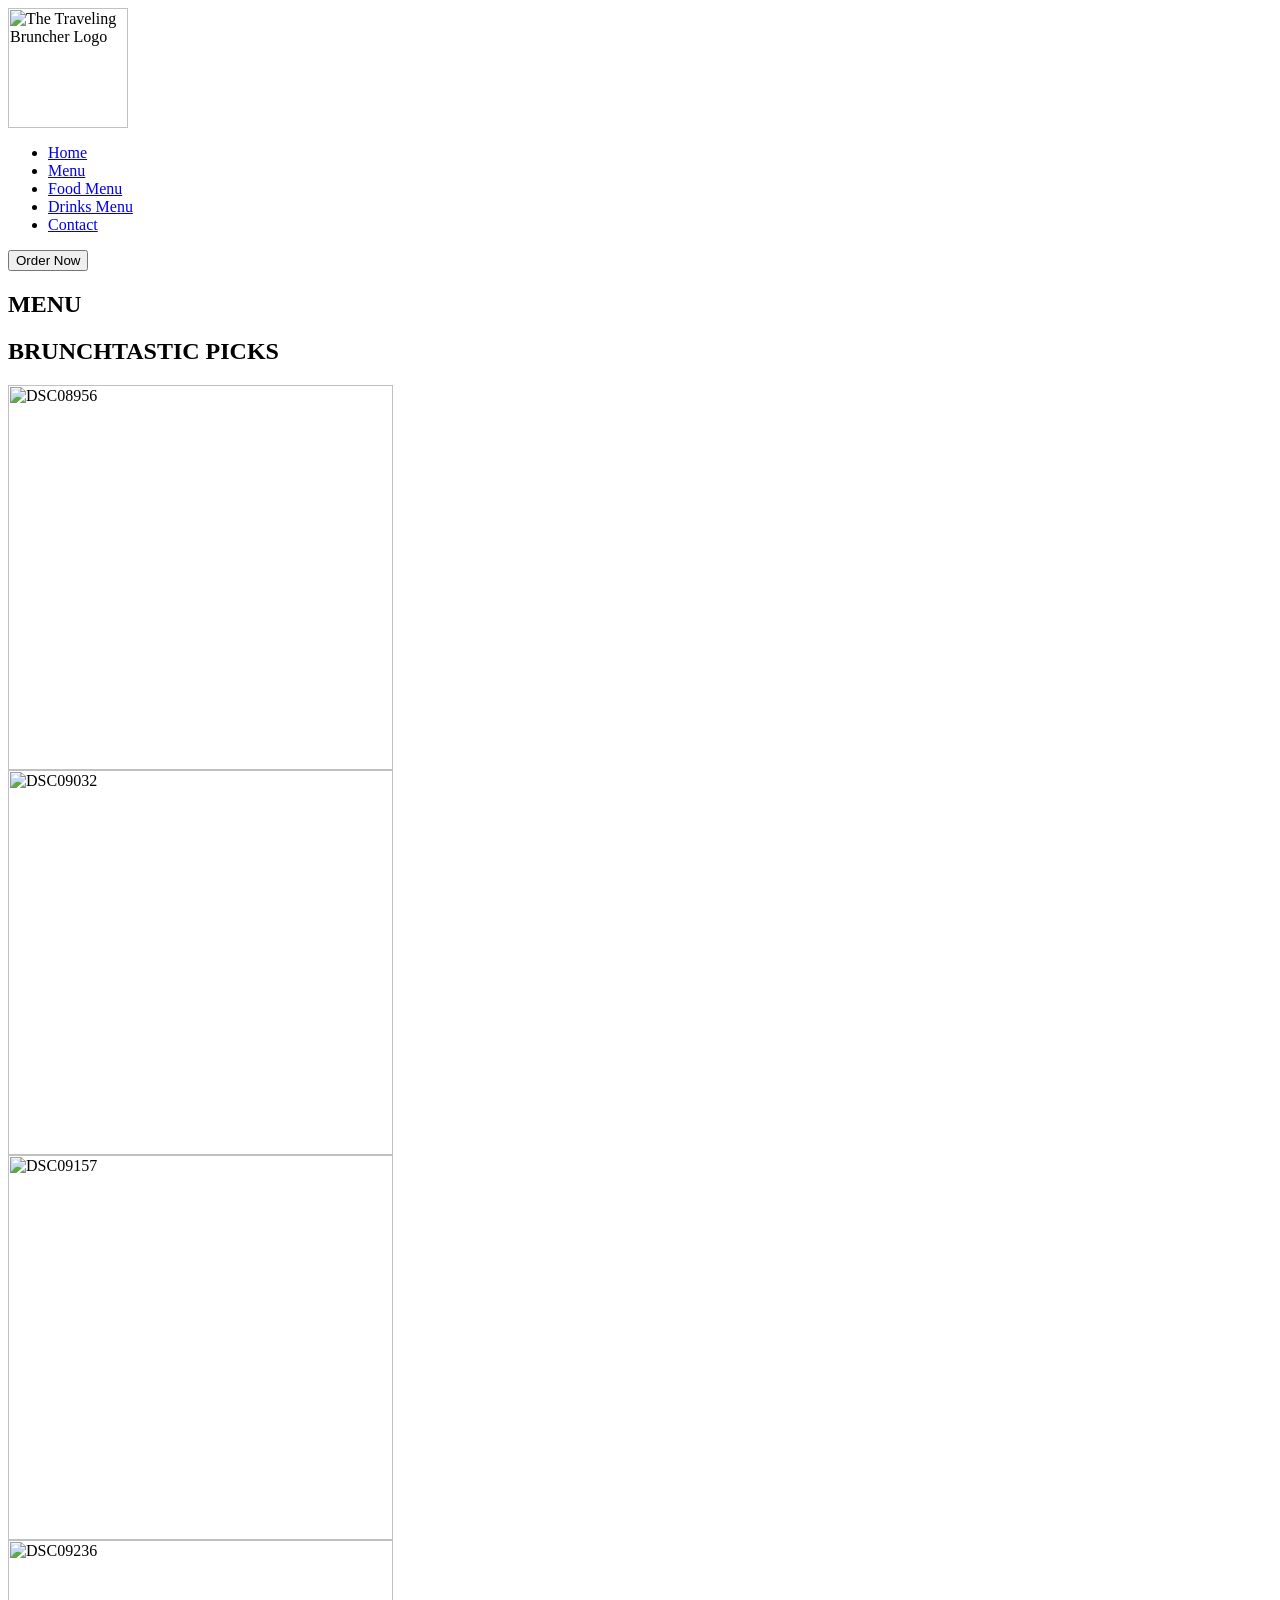
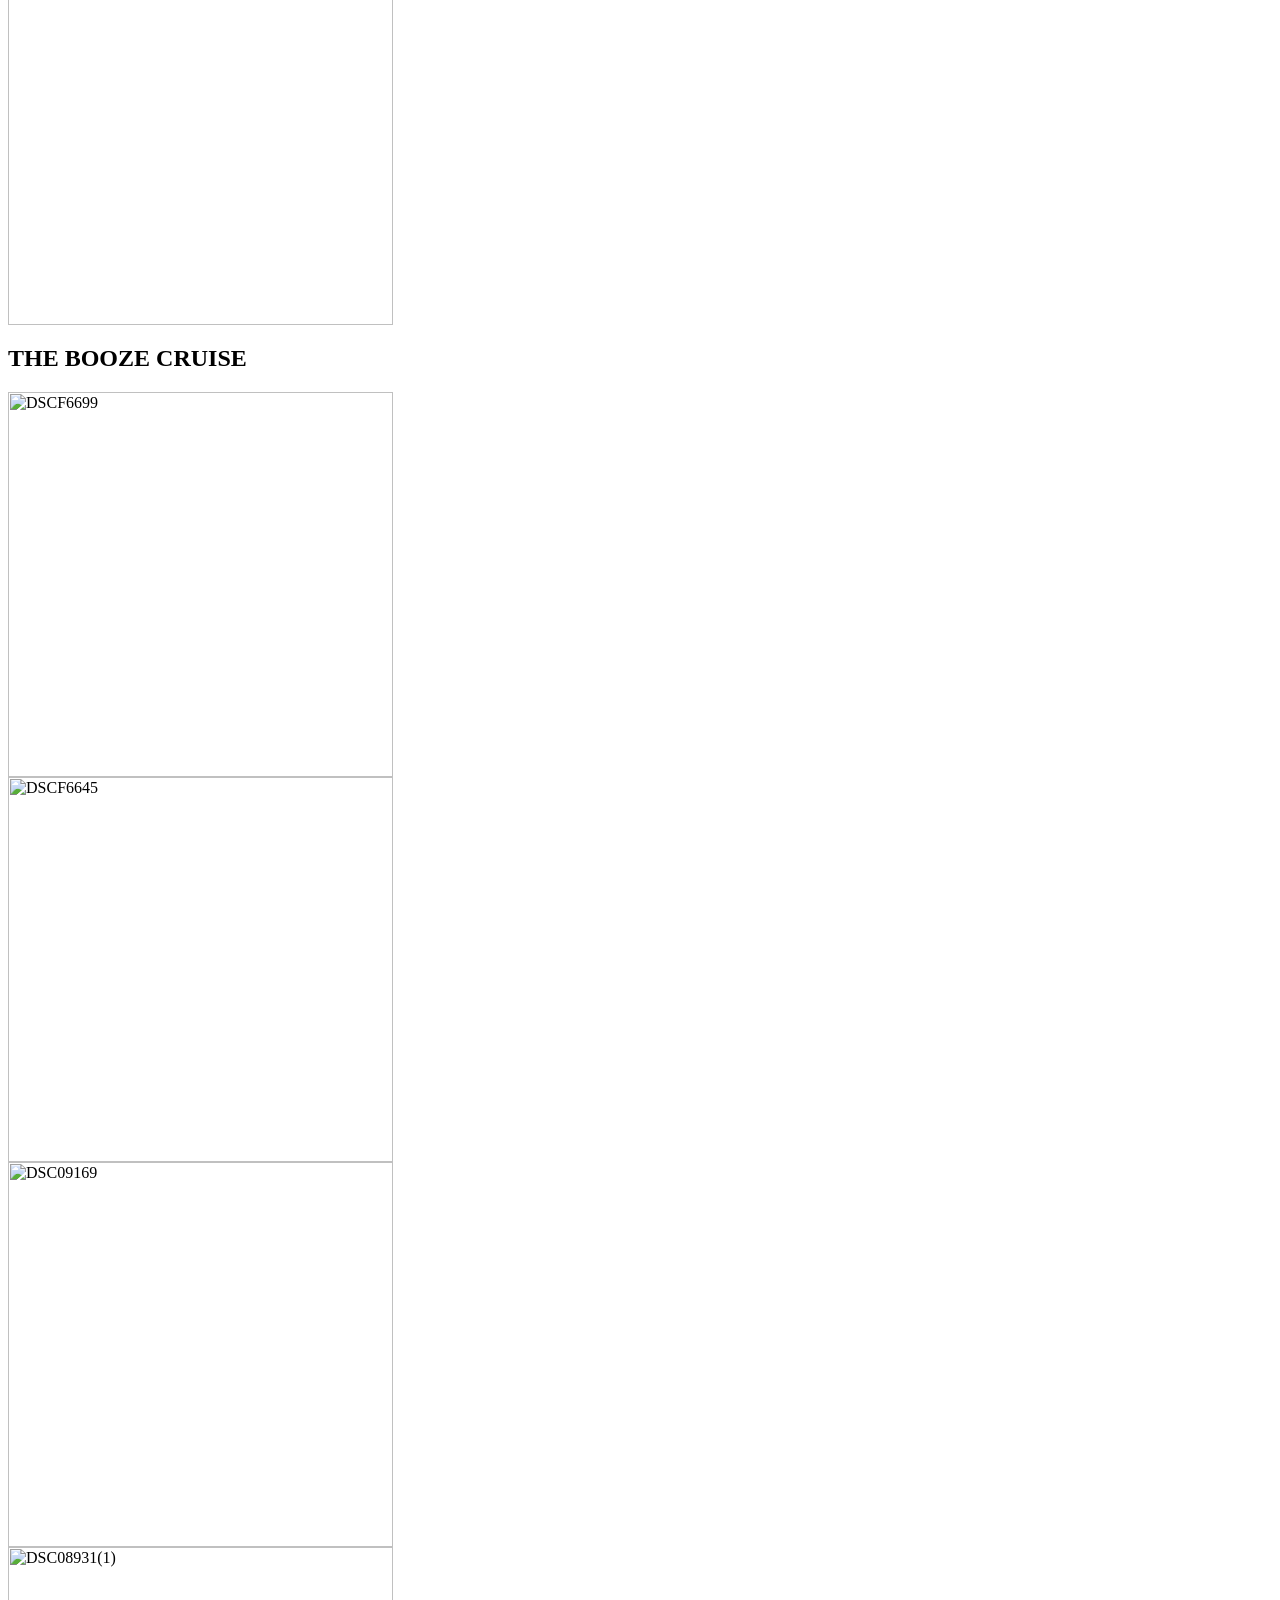
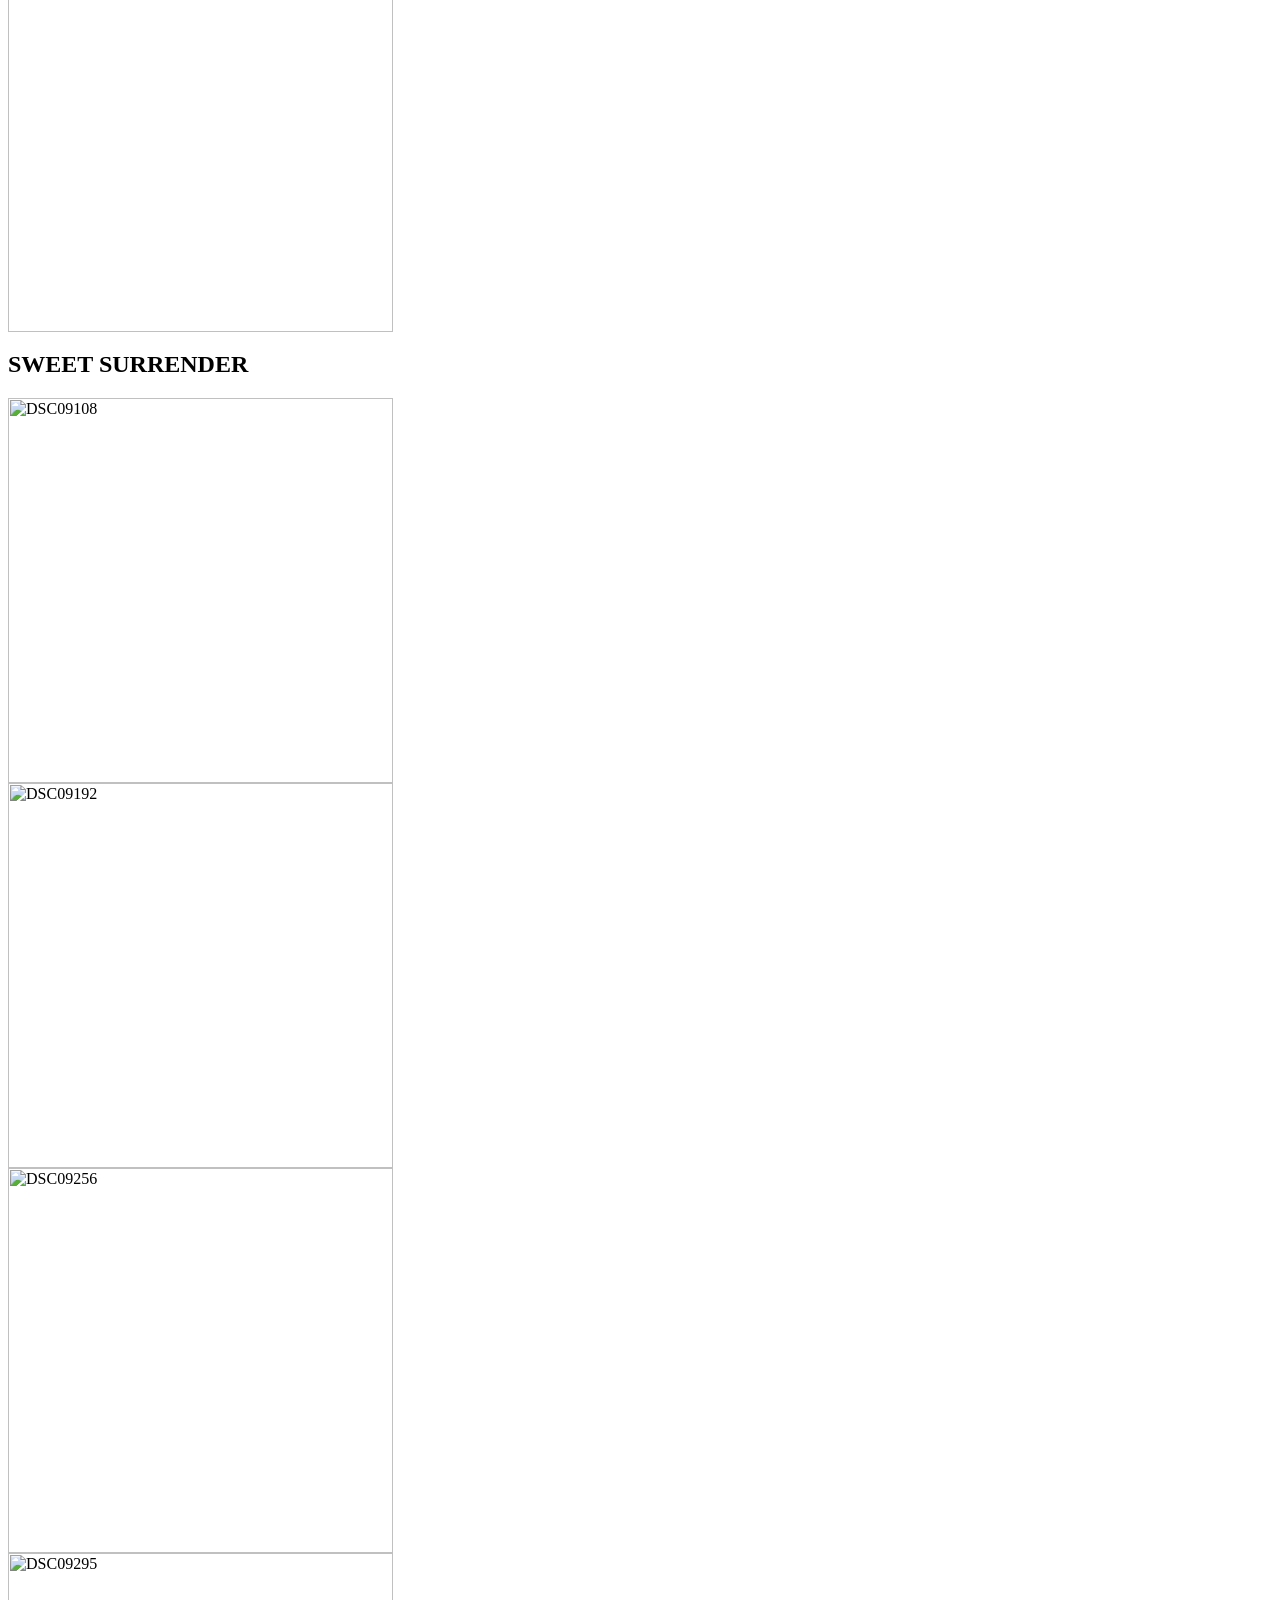
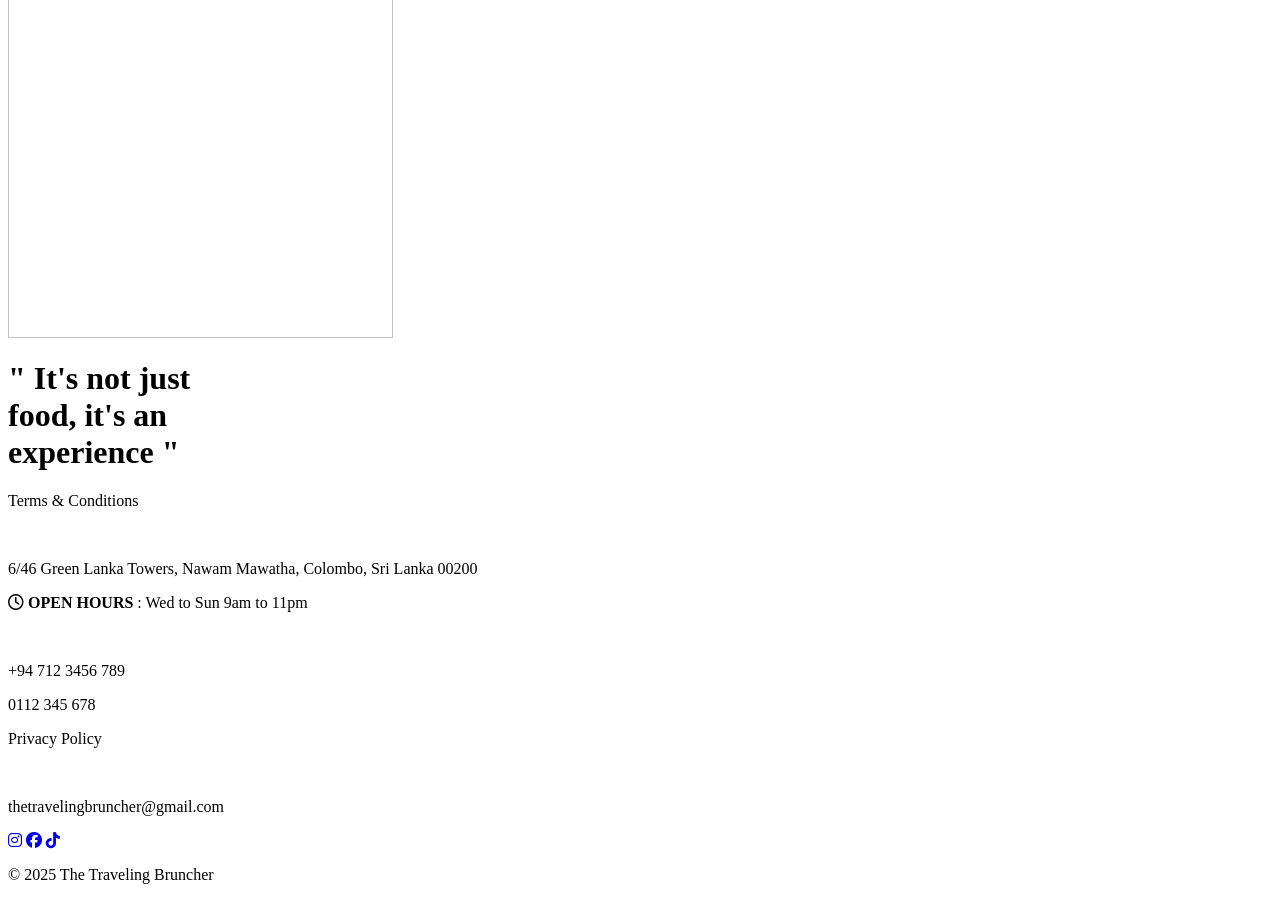
==== menupage.html @ 461aabc1 "menupage html initial commit" ====
<html lang="en">
<head>
    <meta charset="UTF-8">
    <meta name="viewport" content="width=device-width, initial-scale=1.0">
    <title>Menu | The Traveling Bruncher</title>
    <link rel="stylesheet" type="text/css" href="menupage.css">
    <link rel="stylesheet" href="https://cdnjs.cloudflare.com/ajax/libs/font-awesome/6.7.2/css/all.min.css" 
        integrity="sha512-Evv84Mr4kqVGRNSgIGL/F/aIDqQb7xQ2vcrdIwxfjThSH8CSR7PBEakCr51Ck+w+/U6swU2Im1vVX0SVk9ABhg==" 
        crossorigin="anonymous" referrerpolicy="no-referrer" />
        <link rel="preconnect" href="https://fonts.googleapis.com">
    <link rel="preconnect" href="https://fonts.gstatic.com" crossorigin>
    <link href="https://fonts.googleapis.com/css2?family=Italiana&family=K2D:ital,wght@0,100;0,200;0,300;0,400;0,500;0,600;0,700;0,800;1,100;1,200;1,300;1,400;1,500;1,600;1,700;1,800&family=Rubik+Mono+One&display=swap" rel="stylesheet">
</head>
<body>

    <!-- Header -->
    <header  id="menu">
        <nav> 
            <div class="logo">
            <img src="Layer4.png" width="120" height="120" alt="The Traveling Bruncher Logo">
            </div>   
            <ul>
            <li><a href="Webtech.html" target="_self">Home</a></li>
            <li><a href="#menu" class="activepage">Menu</a></li>
            <li><a href="#" onclick="openFoodMenu()">Food Menu</a></li>
            <li><a href="#" onclick="openDrinksMenu()">Drinks Menu</a></li>
            <li><a href="#contact">Contact</a></li>
            </ul>
            <a href="Orderpage.html" target="_self">
                <button class="order-button">Order Now</button>
            </a> 
            
            <script>
                function openFoodMenu() {
                    window.open('FOOD MENU_TTB_2024.pdf');
                }
                function openDrinksMenu() {
                    window.open('DRINKS MENU_TTB_2024.pdf');
                }
            </script>
        </nav>
                
    </header>
    <script>
        // Optional: Smooth scrolling effect for anchor links
        document.querySelectorAll('a[href^="#"]').forEach(anchor => {
            anchor.addEventListener('click', function(e) {
                e.preventDefault();
                document.querySelector(this.getAttribute('href')).scrollIntoView({
                    behavior: 'smooth'
                });
            });
        });
    </script>
    
    <!-- Menu Section -->
    <h2 class="brchpicks">MENU</h2>
    <section class="menu">
        <h1>BRUNCHTASTIC PICKS</h1>
        <div class="row">
            <div class="column-1">
                <img src="DSC08956.jpg" width="385" alt="DSC08956">
            </div>
            <div class="column-2">
                <img src="DSC09032.jpg" width="385" alt="DSC09032">
            </div>
    
            <div class="column-3">
                <img src="DSC09157.jpg" width="385" alt="DSC09157">
            </div>
            <div class="column-4">
                <img src="DSC09236.jpg" width="385" alt="DSC09236">
            </div>
        </div>
    </section>
    <section class="menu1">
        <h2 class="brchpicks1">THE BOOZE CRUISE</h2>
        <div class="row">
            <div class="column-1">
                <img src="DSCF6699.jpg" width="385" alt="DSCF6699">
            </div>
            <div class="column-2">
                <img src="DSCF6645.jpg" width="385" alt="DSCF6645">
            </div>
    
            <div class="column-3">
                <img src="DSC09169.jpg" width="385" alt="DSC09169">
            </div>
            <div class="column-4">
                <img src="DSC08931(1).jpg" width="385" alt="DSC08931(1)">
            </div>
        </div>
    </section>
    <section class="menu2">
        <h2 class="brchpicks2">SWEET SURRENDER</h2>
        <div class="row">
            <div class="column-1">
                <img src="DSC09108.jpg" width="385" alt="DSC09108">
            </div>
            <div class="column-2">
                <img src="DSC09192.jpg" width="385" alt="DSC09192">
            </div>
    
            <div class="column-3">
                <img src="DSC09256.jpg" width="385" alt="DSC09256">
            </div>
            <div class="column-4">
                <img src="DSC09295.jpg" width="385" alt="DSC09295">
            </div>
        </div>
    </section>
    <div class="lastpage">
        <h1 class="lastpage-text">" It's not just <br> food, it's an <br> experience "</h1>
    </div>
    
    <footer class="footer" id="Contact">
        <div class="container">
            <div class="footer-section">
                <p class="terms">Terms & Conditions</p>
                <p style="color: white;"><i class="fas fa-map-marker-alt"></i> <strong>ADDRESS</strong></p>
                <p>6/46 Green Lanka Towers, Nawam Mawatha, Colombo, Sri Lanka 00200</p>
                <p><i class="far fa-clock"></i> <strong>OPEN HOURS</strong> : Wed to Sun 9am to 11pm</p>
            </div>
            
            <div class="footer-section">
                <p class="tel" style="color: white;"><i class="fas fa-phone"></i> <strong>TELEPHONE</strong></p>
                <p class="num1">+94 712 3456 789<br></p>
                <p class="num2"> 0112 345 678</p>
            </div>  
    
            <div class="footer-section">
                <p class="privacy">Privacy Policy</p>
                <p class="email" style="color: white;"><i class="fas fa-envelope"></i> <strong>EMAIL</strong></p>
                <p class="email1">thetravelingbruncher@gmail.com</p>
                <div class="social-icons">
                    <a href="https://www.instagram.com/thetravelingbruncher/?hl=en" target="_blank" aria-label="Instagram"><i class="fab fa-instagram"></i></a>
                    <a href="https://www.facebook.com/thetravelingbruncher/" target="_blank" aria-label="Facebook"><i class="fab fa-facebook"></i></a>
                    <a href="https://www.tiktok.com/@thetravelingbruncher?_t=ZS-8upaXuk3xnr&_r=1" aria-label="Tiktok"><i class="fa-brands fa-tiktok"></i></a>
                </div>
            </div>
        </div>
        <p class="copyright">© 2025 The Traveling Bruncher</p>
    </footer>
    </body>
</html>
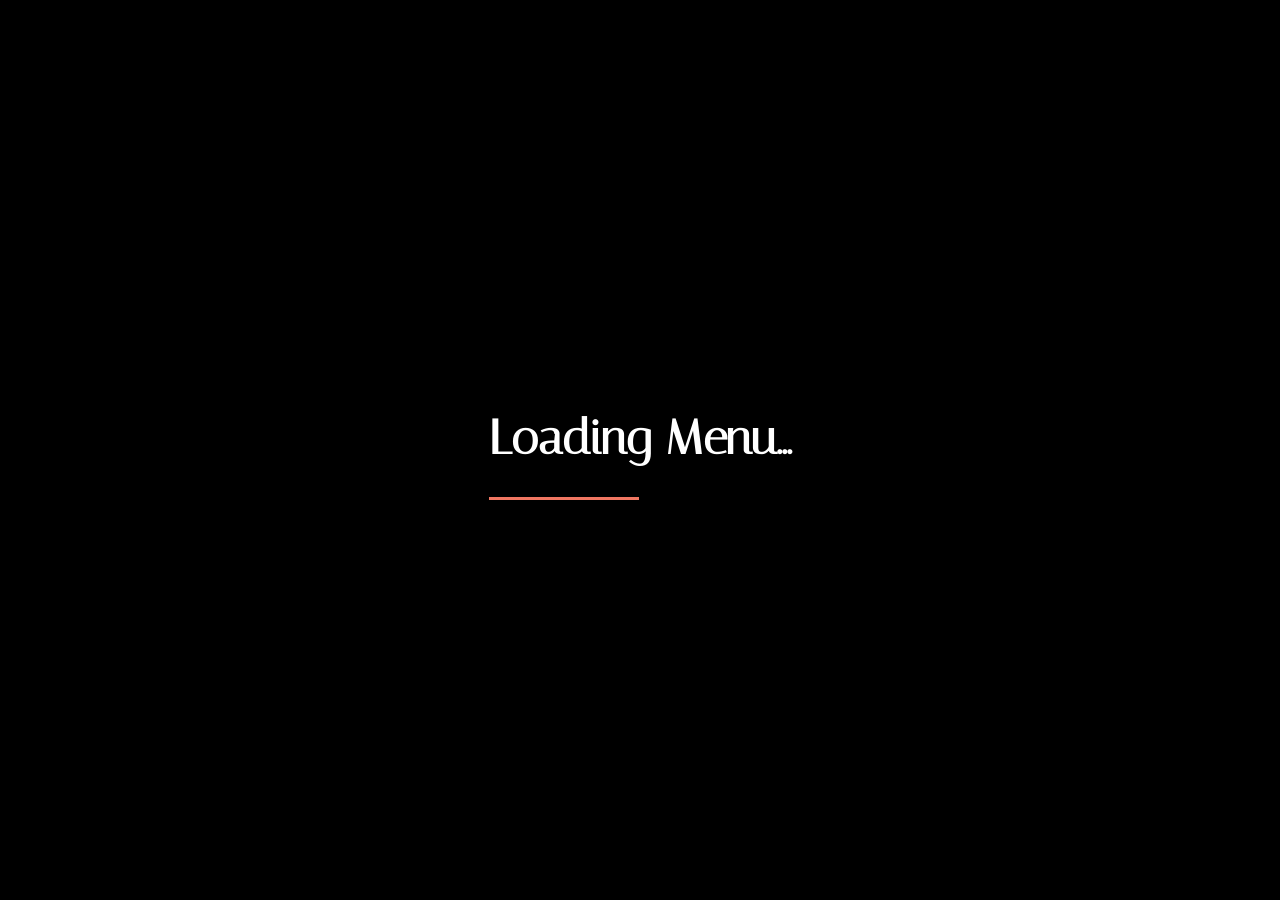
==== commit 96f6e5e2: "menu page html commit" ====
--- a/menupage.html
+++ b/menupage.html
@@ -1,145 +1,81 @@
+<!DOCTYPE html>
 <html lang="en">
+
 <head>
     <meta charset="UTF-8">
     <meta name="viewport" content="width=device-width, initial-scale=1.0">
     <title>Menu | The Traveling Bruncher</title>
-    <link rel="stylesheet" type="text/css" href="menupage.css">
-    <link rel="stylesheet" href="https://cdnjs.cloudflare.com/ajax/libs/font-awesome/6.7.2/css/all.min.css" 
-        integrity="sha512-Evv84Mr4kqVGRNSgIGL/F/aIDqQb7xQ2vcrdIwxfjThSH8CSR7PBEakCr51Ck+w+/U6swU2Im1vVX0SVk9ABhg==" 
-        crossorigin="anonymous" referrerpolicy="no-referrer" />
-        <link rel="preconnect" href="https://fonts.googleapis.com">
-    <link rel="preconnect" href="https://fonts.gstatic.com" crossorigin>
-    <link href="https://fonts.googleapis.com/css2?family=Italiana&family=K2D:ital,wght@0,100;0,200;0,300;0,400;0,500;0,600;0,700;0,800;1,100;1,200;1,300;1,400;1,500;1,600;1,700;1,800&family=Rubik+Mono+One&display=swap" rel="stylesheet">
+
+    <link rel="preconnect" href="https://fonts.googleapis.com">
+    <link href="https://fonts.googleapis.com/css2?family=Italiana&family=K2D:wght@200;400;600&display=swap"
+        rel="stylesheet">
+    <link rel="stylesheet" href="https://cdnjs.cloudflare.com/ajax/libs/font-awesome/6.7.2/css/all.min.css">
+
+    <link rel="stylesheet" href="Home.css">
+    <link rel="stylesheet" href="menupage.css">
 </head>
+
 <body>
 
-    <!-- Header -->
-    <header  id="menu">
-        <nav> 
-            <div class="logo">
-            <img src="Layer4.png" width="120" height="120" alt="The Traveling Bruncher Logo">
-            </div>   
-            <ul>
-            <li><a href="Webtech.html" target="_self">Home</a></li>
-            <li><a href="#menu" class="activepage">Menu</a></li>
-            <li><a href="#" onclick="openFoodMenu()">Food Menu</a></li>
-            <li><a href="#" onclick="openDrinksMenu()">Drinks Menu</a></li>
-            <li><a href="#contact">Contact</a></li>
+    <div id="loader">
+        <div class="loader-content">
+            <h2>Loading Menu...</h2>
+            <div class="loading-bar"></div>
+        </div>
+    </div>
+
+    <nav id="navbar">
+        <div class="nav-container">
+            <a href="Webtech.html" class="logo">
+                <img src="Layer4.png" alt="TTB Logo">
+            </a>
+            <div class="hamburger" onclick="toggleMenu()">
+                <div class="line"></div>
+                <div class="line"></div>
+            </div>
+            <ul class="nav-links">
+                <li><a href="Webtech.html">Home</a></li>
+                <li><a href="menupage.html" class="active">Menu</a></li>
+                <li><a href="Webtech.html">The Vibe</a></li>
+                <li><a href="Webtech.html">Find Us</a></li>
+                <li><a href="Orderpage.html" class="btn-order">Order Now</a></li>
             </ul>
-            <a href="Orderpage.html" target="_self">
-                <button class="order-button">Order Now</button>
-            </a> 
-            
-            <script>
-                function openFoodMenu() {
-                    window.open('FOOD MENU_TTB_2024.pdf');
-                }
-                function openDrinksMenu() {
-                    window.open('DRINKS MENU_TTB_2024.pdf');
-                }
-            </script>
-        </nav>
-                
+        </div>
+    </nav>
+
+    <header class="page-header">
+        <h1 class="main-title">Our Menu</h1>
+        <p class="subtitle">A Culinary Journey</p>
     </header>
-    <script>
-        // Optional: Smooth scrolling effect for anchor links
-        document.querySelectorAll('a[href^="#"]').forEach(anchor => {
-            anchor.addEventListener('click', function(e) {
-                e.preventDefault();
-                document.querySelector(this.getAttribute('href')).scrollIntoView({
-                    behavior: 'smooth'
-                });
-            });
-        });
-    </script>
-    
-    <!-- Menu Section -->
-    <h2 class="brchpicks">MENU</h2>
-    <section class="menu">
-        <h1>BRUNCHTASTIC PICKS</h1>
-        <div class="row">
-            <div class="column-1">
-                <img src="DSC08956.jpg" width="385" alt="DSC08956">
+
+    <div class="menu-layout container">
+        <aside class="menu-sidebar">
+            <ul id="category-nav">
+            </ul>
+        </aside>
+
+        <main id="menu-container">
+        </main>
+    </div>
+
+    <footer id="location">
+        <div class="container grid-footer">
+            <div class="footer-info">
+                <h3>Visit Us</h3>
+                <p>6/46 Green Lanka Towers,<br>Nawam Mawatha, Colombo</p>
+                <div class="socials">
+                    <a href="#"><i class="fab fa-instagram"></i></a>
+                    <a href="#"><i class="fab fa-facebook"></i></a>
+                </div>
             </div>
-            <div class="column-2">
-                <img src="DSC09032.jpg" width="385" alt="DSC09032">
-            </div>
-    
-            <div class="column-3">
-                <img src="DSC09157.jpg" width="385" alt="DSC09157">
-            </div>
-            <div class="column-4">
-                <img src="DSC09236.jpg" width="385" alt="DSC09236">
+            <div class="copyright">
+                <p>© 2025 The Traveling Bruncher.</p>
             </div>
         </div>
-    </section>
-    <section class="menu1">
-        <h2 class="brchpicks1">THE BOOZE CRUISE</h2>
-        <div class="row">
-            <div class="column-1">
-                <img src="DSCF6699.jpg" width="385" alt="DSCF6699">
-            </div>
-            <div class="column-2">
-                <img src="DSCF6645.jpg" width="385" alt="DSCF6645">
-            </div>
-    
-            <div class="column-3">
-                <img src="DSC09169.jpg" width="385" alt="DSC09169">
-            </div>
-            <div class="column-4">
-                <img src="DSC08931(1).jpg" width="385" alt="DSC08931(1)">
-            </div>
-        </div>
-    </section>
-    <section class="menu2">
-        <h2 class="brchpicks2">SWEET SURRENDER</h2>
-        <div class="row">
-            <div class="column-1">
-                <img src="DSC09108.jpg" width="385" alt="DSC09108">
-            </div>
-            <div class="column-2">
-                <img src="DSC09192.jpg" width="385" alt="DSC09192">
-            </div>
-    
-            <div class="column-3">
-                <img src="DSC09256.jpg" width="385" alt="DSC09256">
-            </div>
-            <div class="column-4">
-                <img src="DSC09295.jpg" width="385" alt="DSC09295">
-            </div>
-        </div>
-    </section>
-    <div class="lastpage">
-        <h1 class="lastpage-text">" It's not just <br> food, it's an <br> experience "</h1>
-    </div>
-    
-    <footer class="footer" id="Contact">
-        <div class="container">
-            <div class="footer-section">
-                <p class="terms">Terms & Conditions</p>
-                <p style="color: white;"><i class="fas fa-map-marker-alt"></i> <strong>ADDRESS</strong></p>
-                <p>6/46 Green Lanka Towers, Nawam Mawatha, Colombo, Sri Lanka 00200</p>
-                <p><i class="far fa-clock"></i> <strong>OPEN HOURS</strong> : Wed to Sun 9am to 11pm</p>
-            </div>
-            
-            <div class="footer-section">
-                <p class="tel" style="color: white;"><i class="fas fa-phone"></i> <strong>TELEPHONE</strong></p>
-                <p class="num1">+94 712 3456 789<br></p>
-                <p class="num2"> 0112 345 678</p>
-            </div>  
-    
-            <div class="footer-section">
-                <p class="privacy">Privacy Policy</p>
-                <p class="email" style="color: white;"><i class="fas fa-envelope"></i> <strong>EMAIL</strong></p>
-                <p class="email1">thetravelingbruncher@gmail.com</p>
-                <div class="social-icons">
-                    <a href="https://www.instagram.com/thetravelingbruncher/?hl=en" target="_blank" aria-label="Instagram"><i class="fab fa-instagram"></i></a>
-                    <a href="https://www.facebook.com/thetravelingbruncher/" target="_blank" aria-label="Facebook"><i class="fab fa-facebook"></i></a>
-                    <a href="https://www.tiktok.com/@thetravelingbruncher?_t=ZS-8upaXuk3xnr&_r=1" aria-label="Tiktok"><i class="fa-brands fa-tiktok"></i></a>
-                </div>
-            </div>
-        </div>
-        <p class="copyright">© 2025 The Traveling Bruncher</p>
     </footer>
-    </body>
-</html>
+
+    <script src="script.js"></script>
+    <script src="loadmenu.js"></script>
+</body>
+
+</html>
--- a/Home.css
+++ b/Home.css
@@ -0,0 +1,616 @@
+/* =========================================
+   1. VARIABLES & RESET
+   ========================================= */
+:root {
+    --bg-color: #0a0a0a;
+    /* Deep Black Background */
+    --text-primary: #ffffff;
+    /* White Text */
+    --text-secondary: #b3b3b3;
+    /* Grey Text */
+    --accent: #F07762;
+    /* Salmon Brand Color */
+    --accent-glow: rgba(240, 119, 98, 0.4);
+    /* Glow Effect */
+    --font-head: 'Italiana', serif;
+    --font-body: 'K2D', sans-serif;
+    --transition: all 0.6s cubic-bezier(0.22, 1, 0.36, 1);
+}
+
+* {
+    margin: 0;
+    padding: 0;
+    box-sizing: border-box;
+}
+
+html {
+    scroll-behavior: smooth;
+}
+
+body {
+    background-color: var(--bg-color);
+    color: var(--text-primary);
+    font-family: var(--font-body);
+    overflow-x: hidden;
+    /* Prevents horizontal scrolling */
+    line-height: 1.6;
+}
+
+/* =========================================
+   2. LOADER (The Loading Screen)
+   ========================================= */
+#loader {
+    position: fixed;
+    top: 0;
+    left: 0;
+    width: 100%;
+    height: 100%;
+    background-color: #000;
+    z-index: 9999;
+    /* Stays on top of everything */
+    display: flex;
+    justify-content: center;
+    align-items: center;
+    transition: opacity 0.5s ease;
+}
+
+.loader-content {
+    text-align: center;
+}
+
+.loader-content h2 {
+    font-family: var(--font-head);
+    font-size: 3rem;
+    margin-bottom: 20px;
+    color: var(--text-primary);
+}
+
+.loading-bar {
+    width: 0;
+    height: 3px;
+    background-color: var(--accent);
+    animation: load 2s ease-in-out forwards;
+}
+
+@keyframes load {
+    to {
+        width: 150px;
+    }
+}
+
+/* =========================================
+   3. NAVIGATION BAR
+   ========================================= */
+nav {
+    position: fixed;
+    width: 100%;
+    top: 0;
+    left: 0;
+    z-index: 1000;
+    padding: 20px 5%;
+    transition: 0.4s;
+    background: linear-gradient(to bottom, rgba(0, 0, 0, 0.8), transparent);
+}
+
+/* Class added via JS when scrolling */
+nav.scrolled {
+    background: rgba(10, 10, 10, 0.95);
+    backdrop-filter: blur(10px);
+    padding: 15px 5%;
+    border-bottom: 1px solid rgba(255, 255, 255, 0.05);
+}
+
+.nav-container {
+    display: flex;
+    justify-content: space-between;
+    align-items: center;
+    max-width: 1400px;
+    margin: 0 auto;
+}
+
+.logo img {
+    height: 60px;
+    width: auto;
+    filter: drop-shadow(0 0 10px rgba(0, 0, 0, 0.5));
+}
+
+.nav-links {
+    display: flex;
+    list-style: none;
+    gap: 40px;
+    align-items: center;
+}
+
+.nav-links a {
+    text-decoration: none;
+    color: var(--text-primary);
+    font-size: 1rem;
+    text-transform: uppercase;
+    letter-spacing: 1px;
+    position: relative;
+    transition: 0.3s;
+}
+
+/* Underline Animation */
+.nav-links a::after {
+    content: '';
+    position: absolute;
+    width: 0;
+    height: 1px;
+    bottom: -5px;
+    left: 0;
+    background: var(--accent);
+    transition: 0.3s;
+}
+
+.nav-links a:hover::after {
+    width: 100%;
+}
+
+.btn-order {
+    border: 1px solid var(--text-primary);
+    padding: 10px 30px;
+    border-radius: 50px;
+    transition: var(--transition);
+}
+
+.btn-order:hover {
+    background: var(--accent);
+    border-color: var(--accent);
+    color: #000;
+}
+
+/* Hamburger Menu (Hidden on Desktop) */
+.hamburger {
+    display: none;
+    cursor: pointer;
+    flex-direction: column;
+    gap: 6px;
+}
+
+.line {
+    width: 30px;
+    height: 2px;
+    background-color: white;
+    transition: 0.3s;
+}
+
+/* =========================================
+   4. HERO SECTION
+   ========================================= */
+.hero {
+    height: 100vh;
+    position: relative;
+    display: flex;
+    align-items: center;
+    justify-content: center;
+    text-align: center;
+    width: 100%;
+}
+
+.hero-bg {
+    position: absolute;
+    top: 0;
+    left: 0;
+    width: 100%;
+    height: 100%;
+    z-index: -1;
+    /* Puts image behind text */
+}
+
+.hero-bg img {
+    width: 100%;
+    height: 100%;
+    object-fit: cover;
+    /* Ensures image fills screen */
+}
+
+.overlay {
+    position: absolute;
+    top: 0;
+    left: 0;
+    width: 100%;
+    height: 100%;
+    background: rgba(0, 0, 0, 0.5);
+    /* Darkens the image */
+}
+
+.hero-content {
+    z-index: 2;
+    margin-top: 60px;
+    padding: 0 20px;
+}
+
+.subtitle {
+    letter-spacing: 6px;
+    font-size: 0.9rem;
+    margin-bottom: 20px;
+    color: var(--accent);
+    text-transform: uppercase;
+}
+
+.main-title {
+    font-family: var(--font-head);
+    font-size: 5rem;
+    line-height: 1.1;
+    margin-bottom: 20px;
+    text-shadow: 0 10px 30px rgba(0, 0, 0, 0.5);
+}
+
+.tagline {
+    font-size: 1.3rem;
+    font-weight: 200;
+    font-style: italic;
+    color: #ddd;
+}
+
+.scroll-down {
+    position: absolute;
+    bottom: 40px;
+    left: 50%;
+    transform: translateX(-50%);
+    display: flex;
+    flex-direction: column;
+    align-items: center;
+    gap: 10px;
+    color: white;
+    text-decoration: none;
+    opacity: 0.7;
+    transition: 0.3s;
+    font-size: 0.9rem;
+}
+
+.scroll-down:hover {
+    opacity: 1;
+    transform: translateX(-50%) translateY(5px);
+}
+
+/* =========================================
+   5. SECTIONS (Shared Styles)
+   ========================================= */
+.section-padding {
+    padding: 100px 5%;
+}
+
+.container {
+    max-width: 1300px;
+    margin: 0 auto;
+}
+
+.grid-2 {
+    display: grid;
+    grid-template-columns: 1fr 1fr;
+    gap: 60px;
+    align-items: center;
+}
+
+/* =========================================
+   6. OUR STORY
+   ========================================= */
+.story-text h2 {
+    font-family: var(--font-head);
+    font-size: 3.5rem;
+    margin-bottom: 30px;
+    line-height: 1.1;
+}
+
+.story-text p {
+    font-size: 1.1rem;
+    color: var(--text-secondary);
+    line-height: 1.8;
+}
+
+.story-img img {
+    width: 100%;
+    border-radius: 8px;
+    filter: grayscale(20%);
+    transition: 0.6s;
+    box-shadow: 0 10px 30px rgba(0, 0, 0, 0.3);
+}
+
+.story-img:hover img {
+    filter: grayscale(0%);
+    transform: scale(1.02);
+}
+
+/* =========================================
+   7. MENU GALLERY (Showcase)
+   ========================================= */
+.showcase {
+    background-color: #0f0f0f;
+}
+
+.section-title {
+    font-family: var(--font-head);
+    font-size: 3rem;
+    text-align: center;
+    margin-bottom: 60px;
+    color: var(--text-primary);
+}
+
+.gallery-grid {
+    display: grid;
+    grid-template-columns: repeat(auto-fit, minmax(300px, 1fr));
+    gap: 30px;
+}
+
+.gallery-item {
+    position: relative;
+    height: 400px;
+    overflow: hidden;
+    border-radius: 8px;
+    cursor: pointer;
+}
+
+.gallery-item img {
+    width: 100%;
+    height: 100%;
+    object-fit: cover;
+    transition: 0.6s cubic-bezier(0.22, 1, 0.36, 1);
+}
+
+.gallery-item:hover img {
+    transform: scale(1.1);
+}
+
+.hover-info {
+    position: absolute;
+    bottom: 0;
+    left: 0;
+    width: 100%;
+    padding: 30px;
+    background: linear-gradient(to top, rgba(0, 0, 0, 0.9), transparent);
+    transform: translateY(100%);
+    transition: 0.4s;
+    display: flex;
+    align-items: flex-end;
+}
+
+.hover-info h3 {
+    font-family: var(--font-head);
+    font-size: 1.5rem;
+    color: var(--accent);
+}
+
+.gallery-item:hover .hover-info {
+    transform: translateY(0);
+}
+
+.center-btn {
+    text-align: center;
+    margin-top: 60px;
+}
+
+.btn-outline {
+    text-decoration: none;
+    color: var(--text-primary);
+    border: 1px solid var(--accent);
+    padding: 15px 40px;
+    border-radius: 50px;
+    text-transform: uppercase;
+    letter-spacing: 2px;
+    transition: 0.3s;
+    font-size: 0.9rem;
+}
+
+.btn-outline:hover {
+    background: var(--accent);
+    color: #000;
+    box-shadow: 0 0 20px var(--accent-glow);
+}
+
+/* =========================================
+   8. VIBE SECTION (DJ)
+   ========================================= */
+.vibe-section {
+    height: 70vh;
+    position: relative;
+    display: flex;
+    align-items: center;
+    justify-content: center;
+    text-align: center;
+    margin: 0;
+    /* Remove margin to flush with other sections */
+}
+
+.vibe-bg {
+    position: absolute;
+    top: 0;
+    left: 0;
+    width: 100%;
+    height: 100%;
+    z-index: -1;
+}
+
+.vibe-bg img {
+    width: 100%;
+    height: 100%;
+    object-fit: cover;
+}
+
+.vibe-overlay {
+    position: absolute;
+    top: 0;
+    left: 0;
+    width: 100%;
+    height: 100%;
+    background: rgba(0, 0, 0, 0.6);
+}
+
+.vibe-content h2 {
+    font-family: var(--font-head);
+    font-size: 4.5rem;
+    margin-bottom: 20px;
+    line-height: 1;
+}
+
+.vibe-content p {
+    font-size: 1.2rem;
+    color: #ddd;
+}
+
+/* =========================================
+   9. FOOTER
+   ========================================= */
+footer {
+    padding: 80px 5% 30px;
+    background-color: #050505;
+    border-top: 1px solid #1a1a1a;
+}
+
+.grid-footer {
+    display: grid;
+    grid-template-columns: 1fr 1.5fr;
+    gap: 60px;
+    margin-bottom: 50px;
+}
+
+.footer-info h3 {
+    font-family: var(--font-head);
+    font-size: 2.5rem;
+    margin-bottom: 30px;
+    color: var(--accent);
+}
+
+.footer-info p {
+    margin-bottom: 15px;
+    font-size: 1.1rem;
+    color: var(--text-secondary);
+}
+
+.highlight {
+    color: #fff !important;
+    border-left: 3px solid var(--accent);
+    padding-left: 15px;
+    font-weight: bold;
+}
+
+.socials {
+    display: flex;
+    gap: 20px;
+    margin-top: 30px;
+}
+
+.socials a {
+    color: white;
+    font-size: 1.8rem;
+    transition: 0.3s;
+}
+
+.socials a:hover {
+    color: var(--accent);
+    transform: translateY(-3px);
+}
+
+.copyright {
+    text-align: center;
+    padding-top: 30px;
+    border-top: 1px solid #1a1a1a;
+    font-size: 0.9rem;
+    color: #444;
+}
+
+/* =========================================
+   10. SCROLL ANIMATIONS (Reveal Classes)
+   ========================================= */
+.reveal,
+.reveal-left,
+.reveal-right,
+.reveal-delay,
+.reveal-delay-2 {
+    opacity: 0;
+    transition: var(--transition);
+}
+
+/* Active States (Added by JS) */
+.reveal.active {
+    opacity: 1;
+    transform: translateY(0);
+}
+
+.reveal-left {
+    transform: translateX(-50px);
+}
+
+.reveal-left.active {
+    opacity: 1;
+    transform: translateX(0);
+}
+
+.reveal-right {
+    transform: translateX(50px);
+}
+
+.reveal-right.active {
+    opacity: 1;
+    transform: translateX(0);
+}
+
+.reveal-delay.active {
+    transition-delay: 0.2s;
+    opacity: 1;
+}
+
+.reveal-delay-2.active {
+    transition-delay: 0.4s;
+    opacity: 1;
+}
+
+/* =========================================
+   11. MOBILE RESPONSIVENESS
+   ========================================= */
+@media (max-width: 768px) {
+
+    /* Fonts */
+    .main-title {
+        font-size: 3rem;
+    }
+
+    .story-text h2 {
+        font-size: 2.5rem;
+    }
+
+    .vibe-content h2 {
+        font-size: 3rem;
+    }
+
+    /* Layout */
+    .grid-2,
+    .grid-footer {
+        grid-template-columns: 1fr;
+        gap: 40px;
+    }
+
+    /* Reorder Story Section for Mobile (Image first) */
+    .story-img {
+        order: 1;
+    }
+
+    .story-text {
+        order: 2;
+    }
+
+    /* Navigation */
+    .hamburger {
+        display: flex;
+    }
+
+    .nav-links {
+        display: none;
+        /* Hidden by default on mobile */
+        position: absolute;
+        top: 80px;
+        left: 0;
+        width: 100%;
+        background-color: #0a0a0a;
+        flex-direction: column;
+        padding: 40px 0;
+        border-bottom: 1px solid #222;
+        gap: 30px;
+    }
+
+    .nav-links.active {
+        display: flex;
+        /* Shown when toggled via JS */
+    }
+}
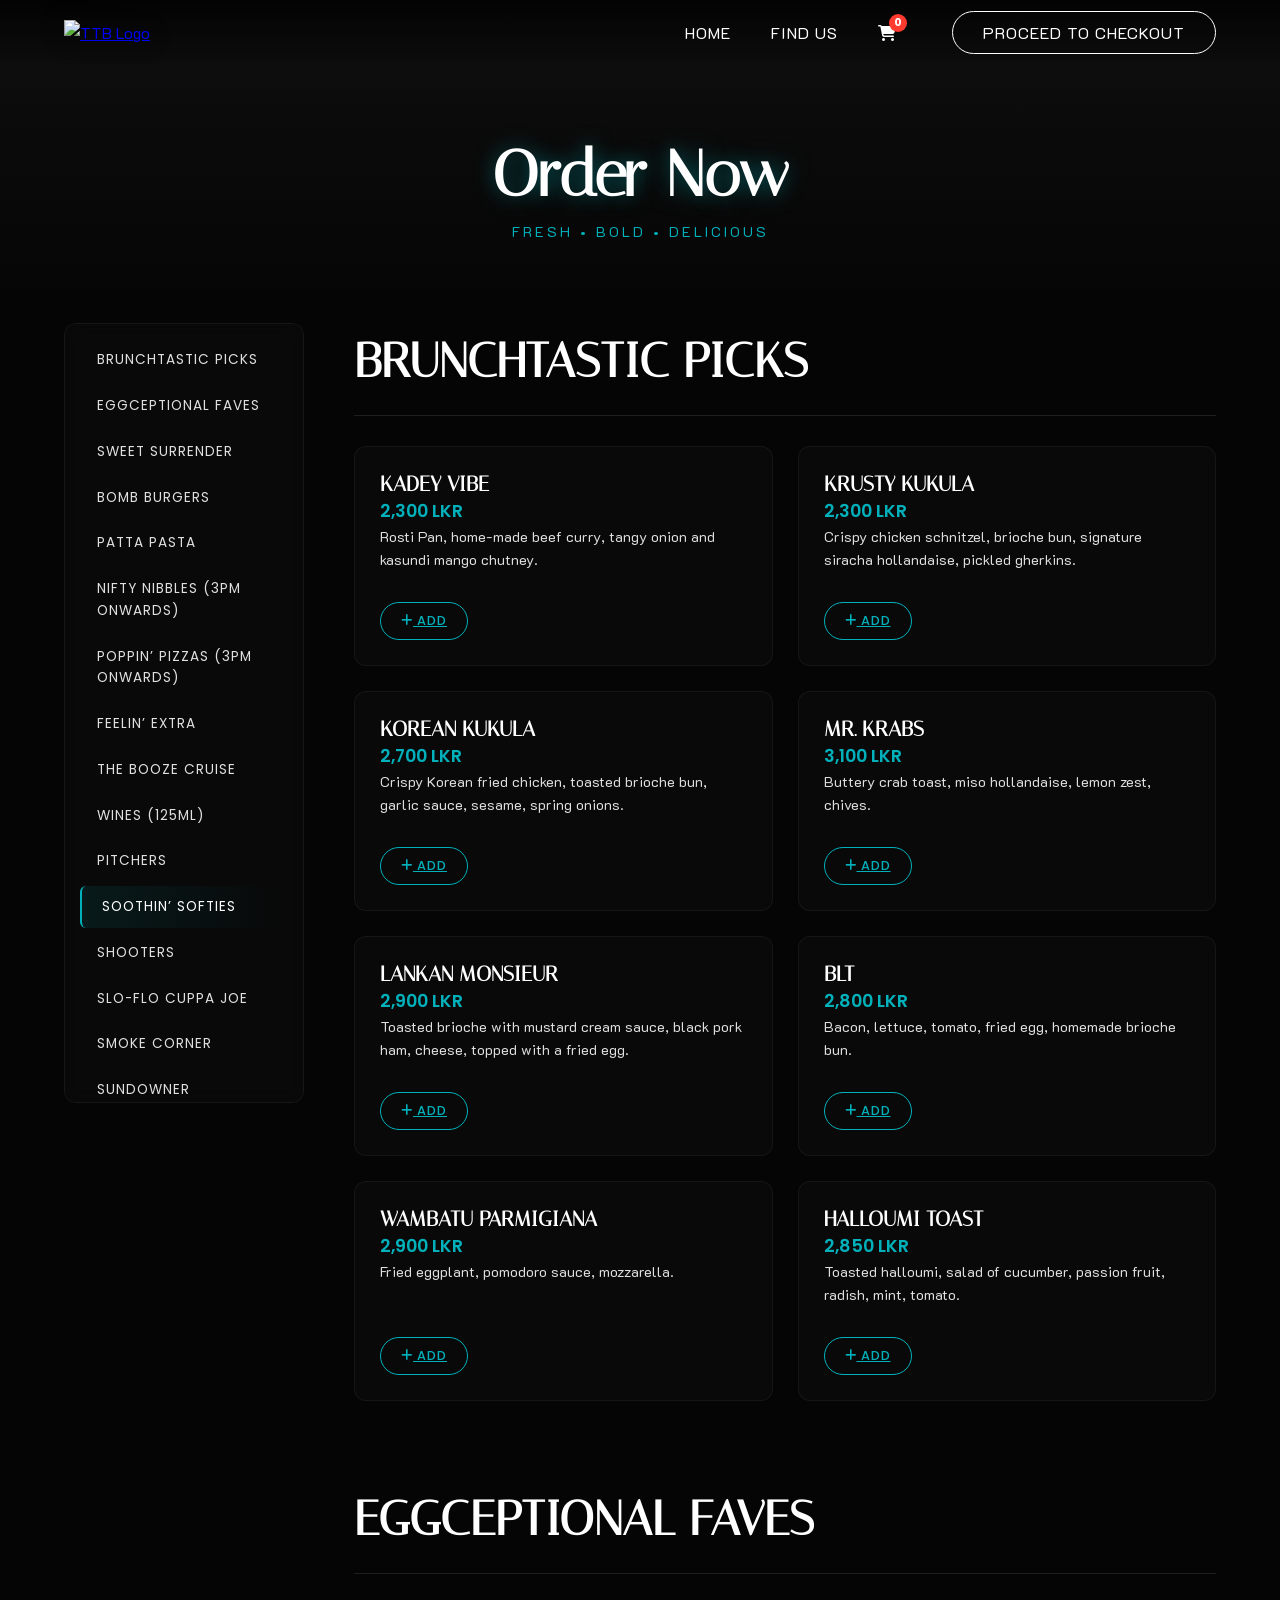
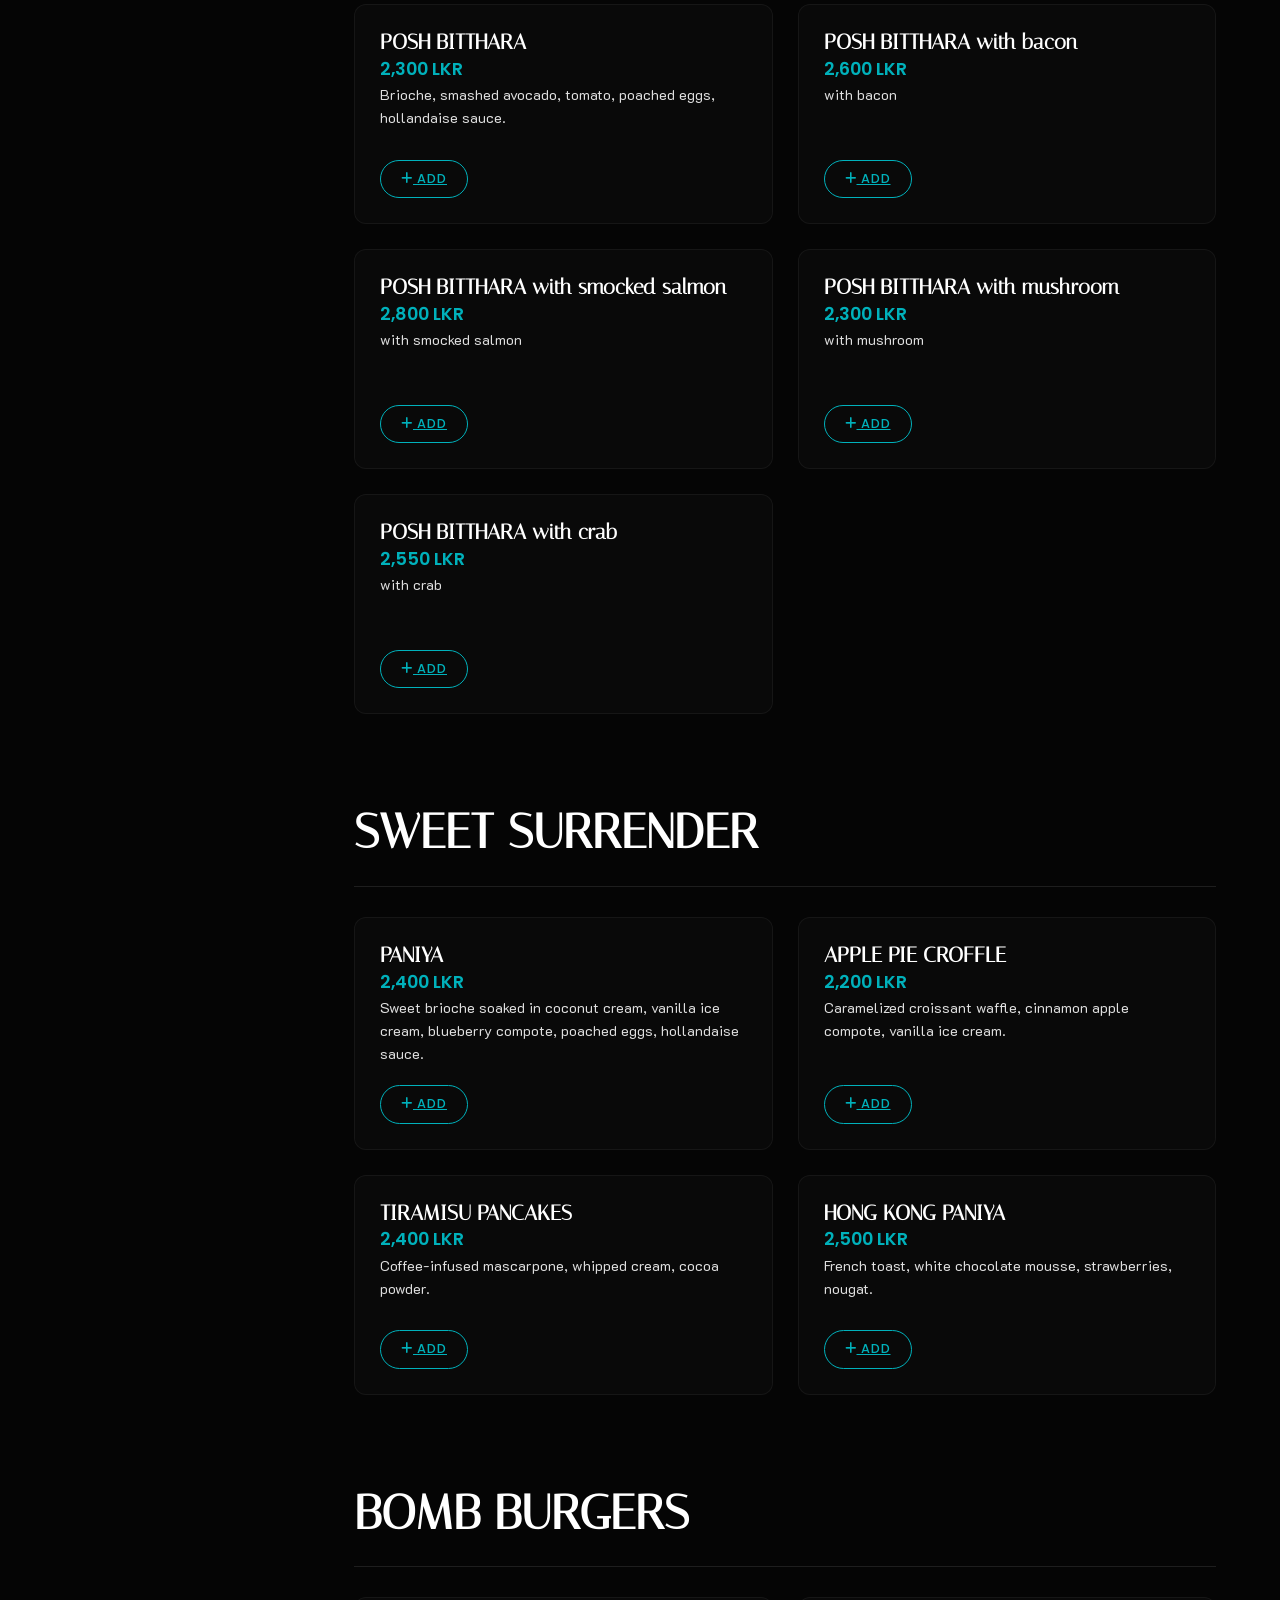
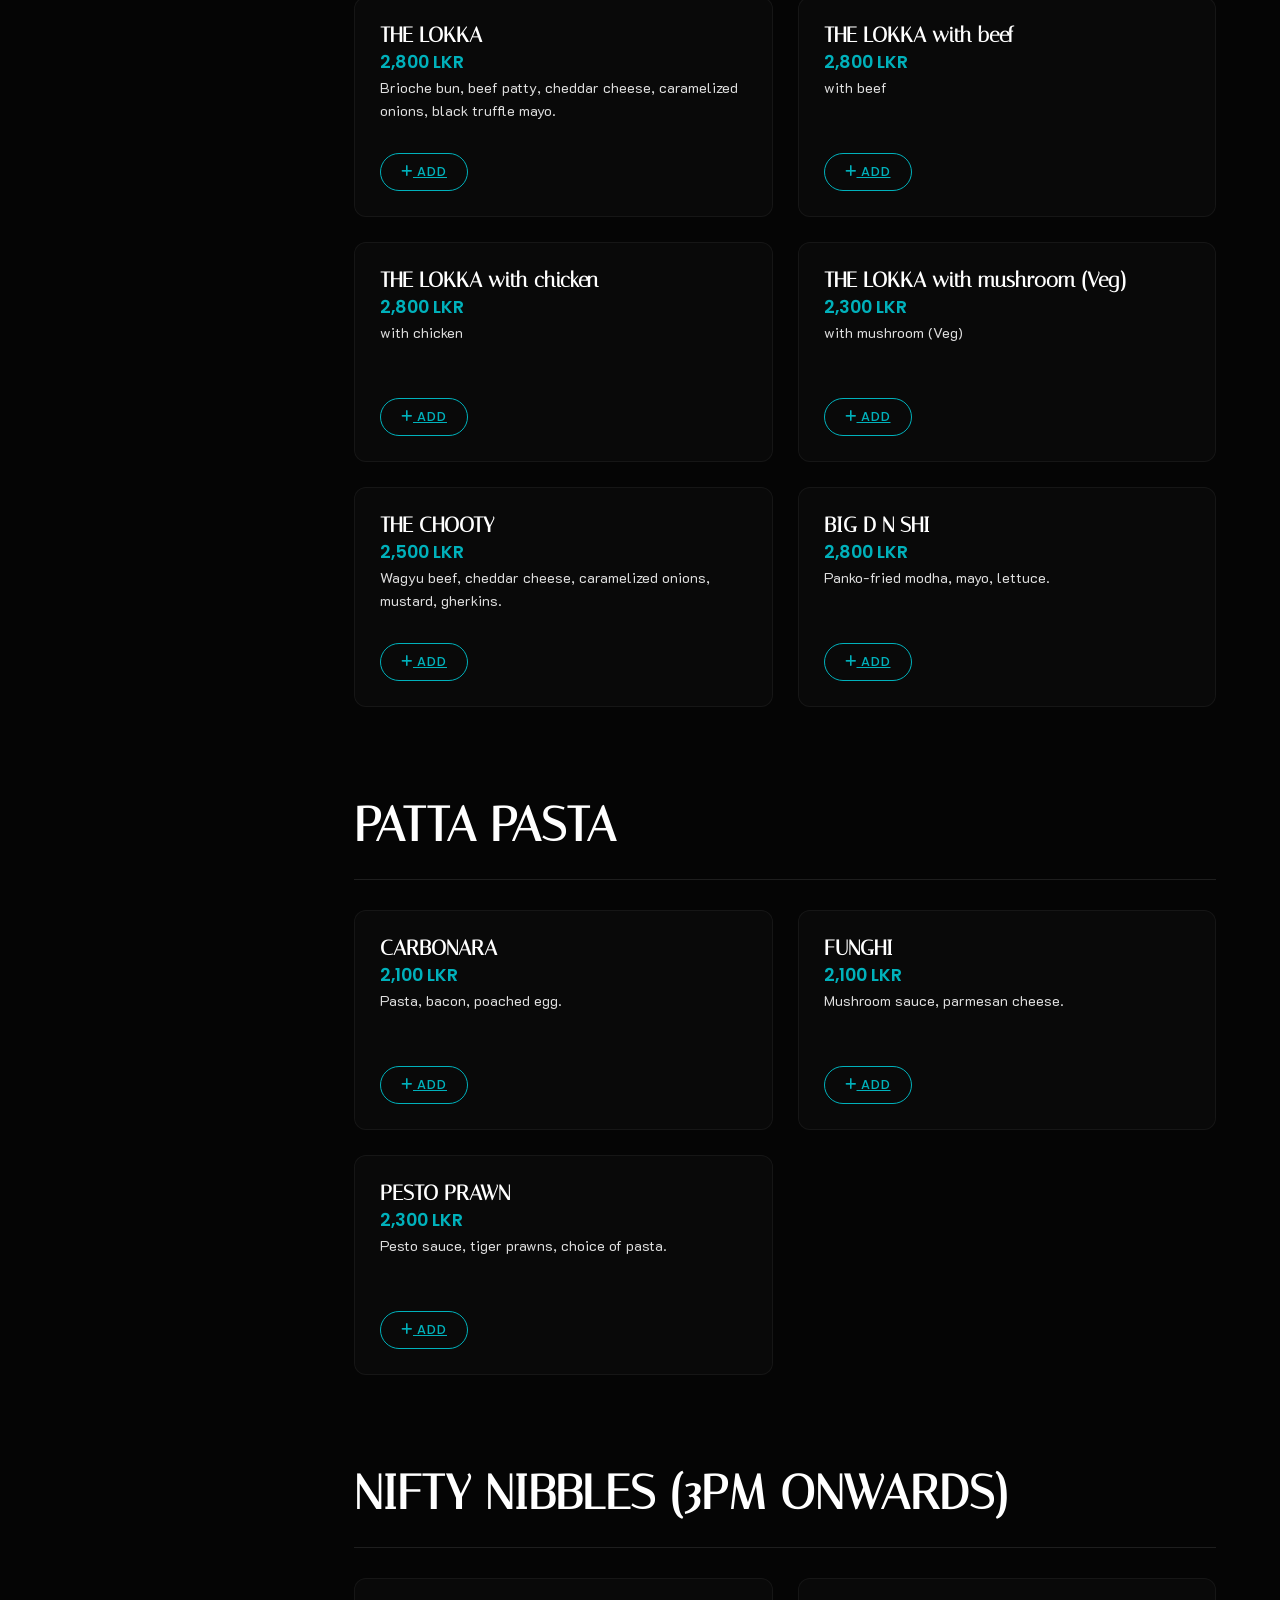
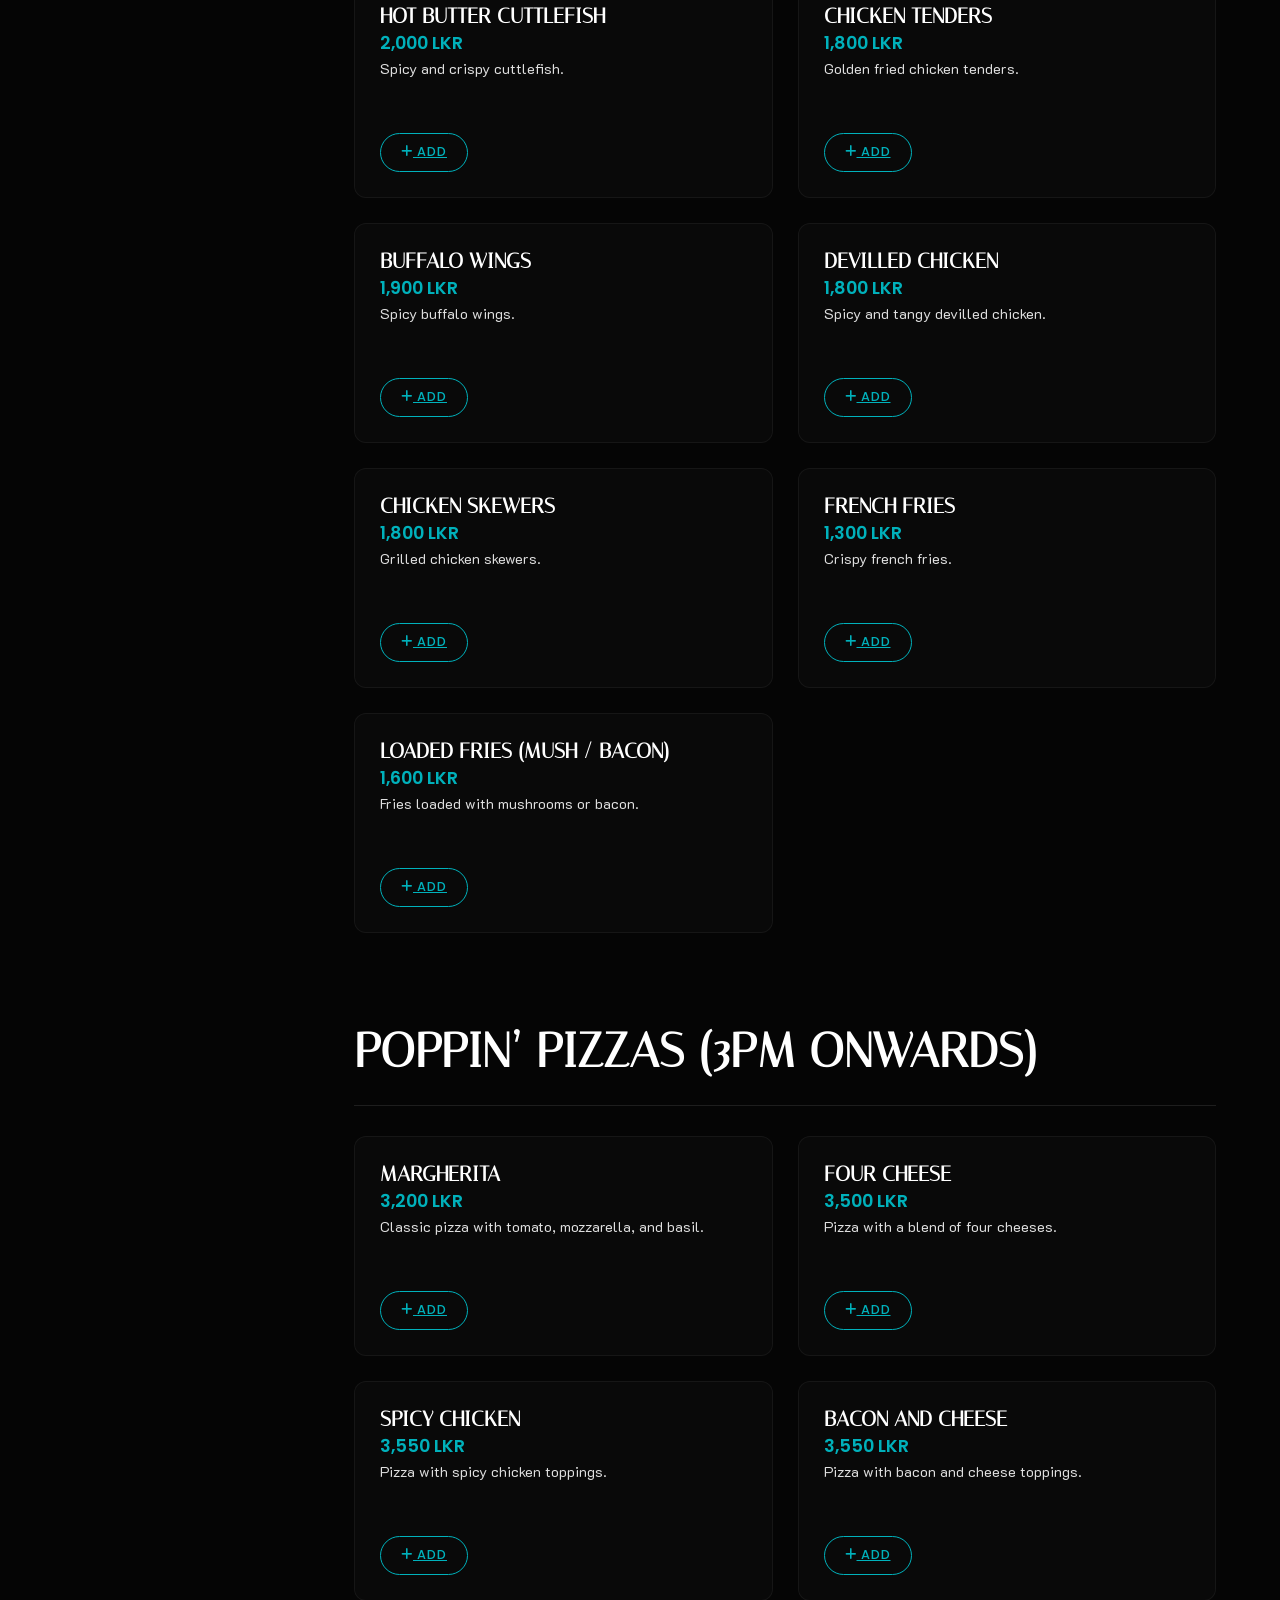
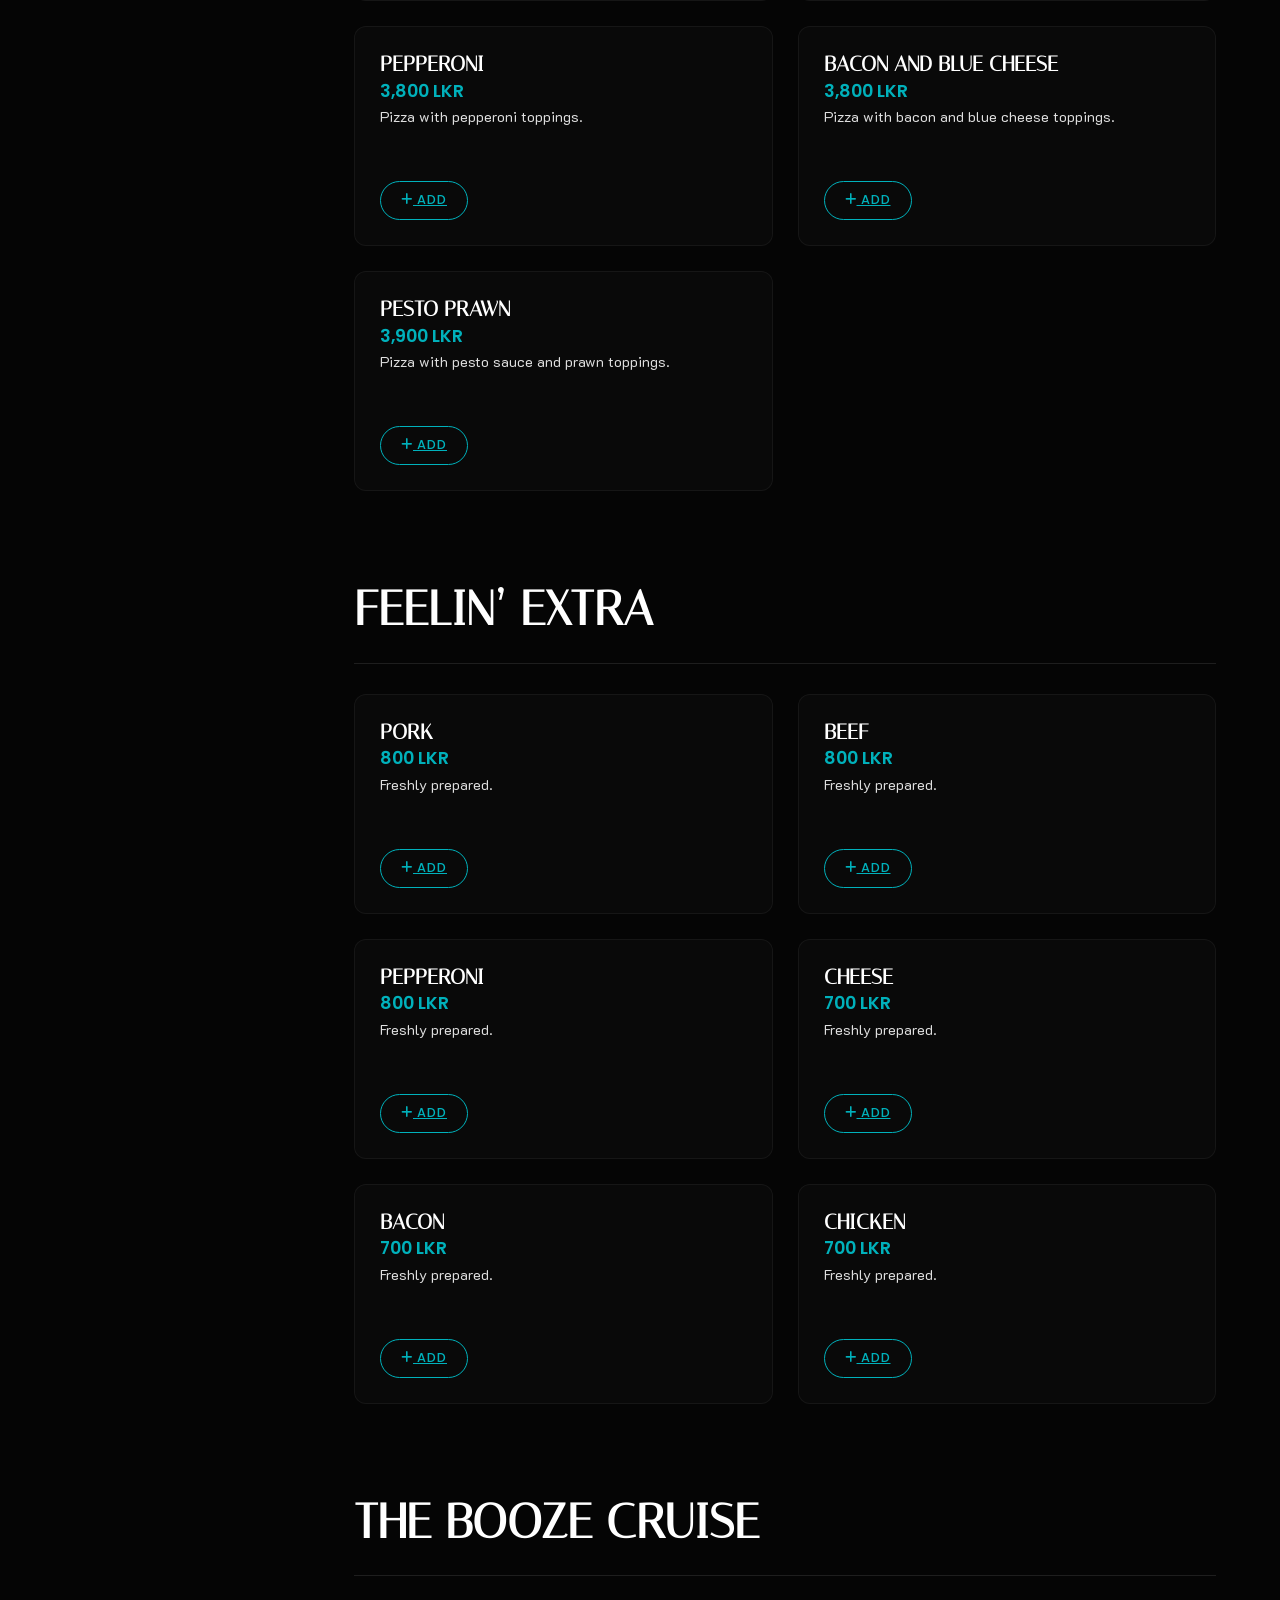
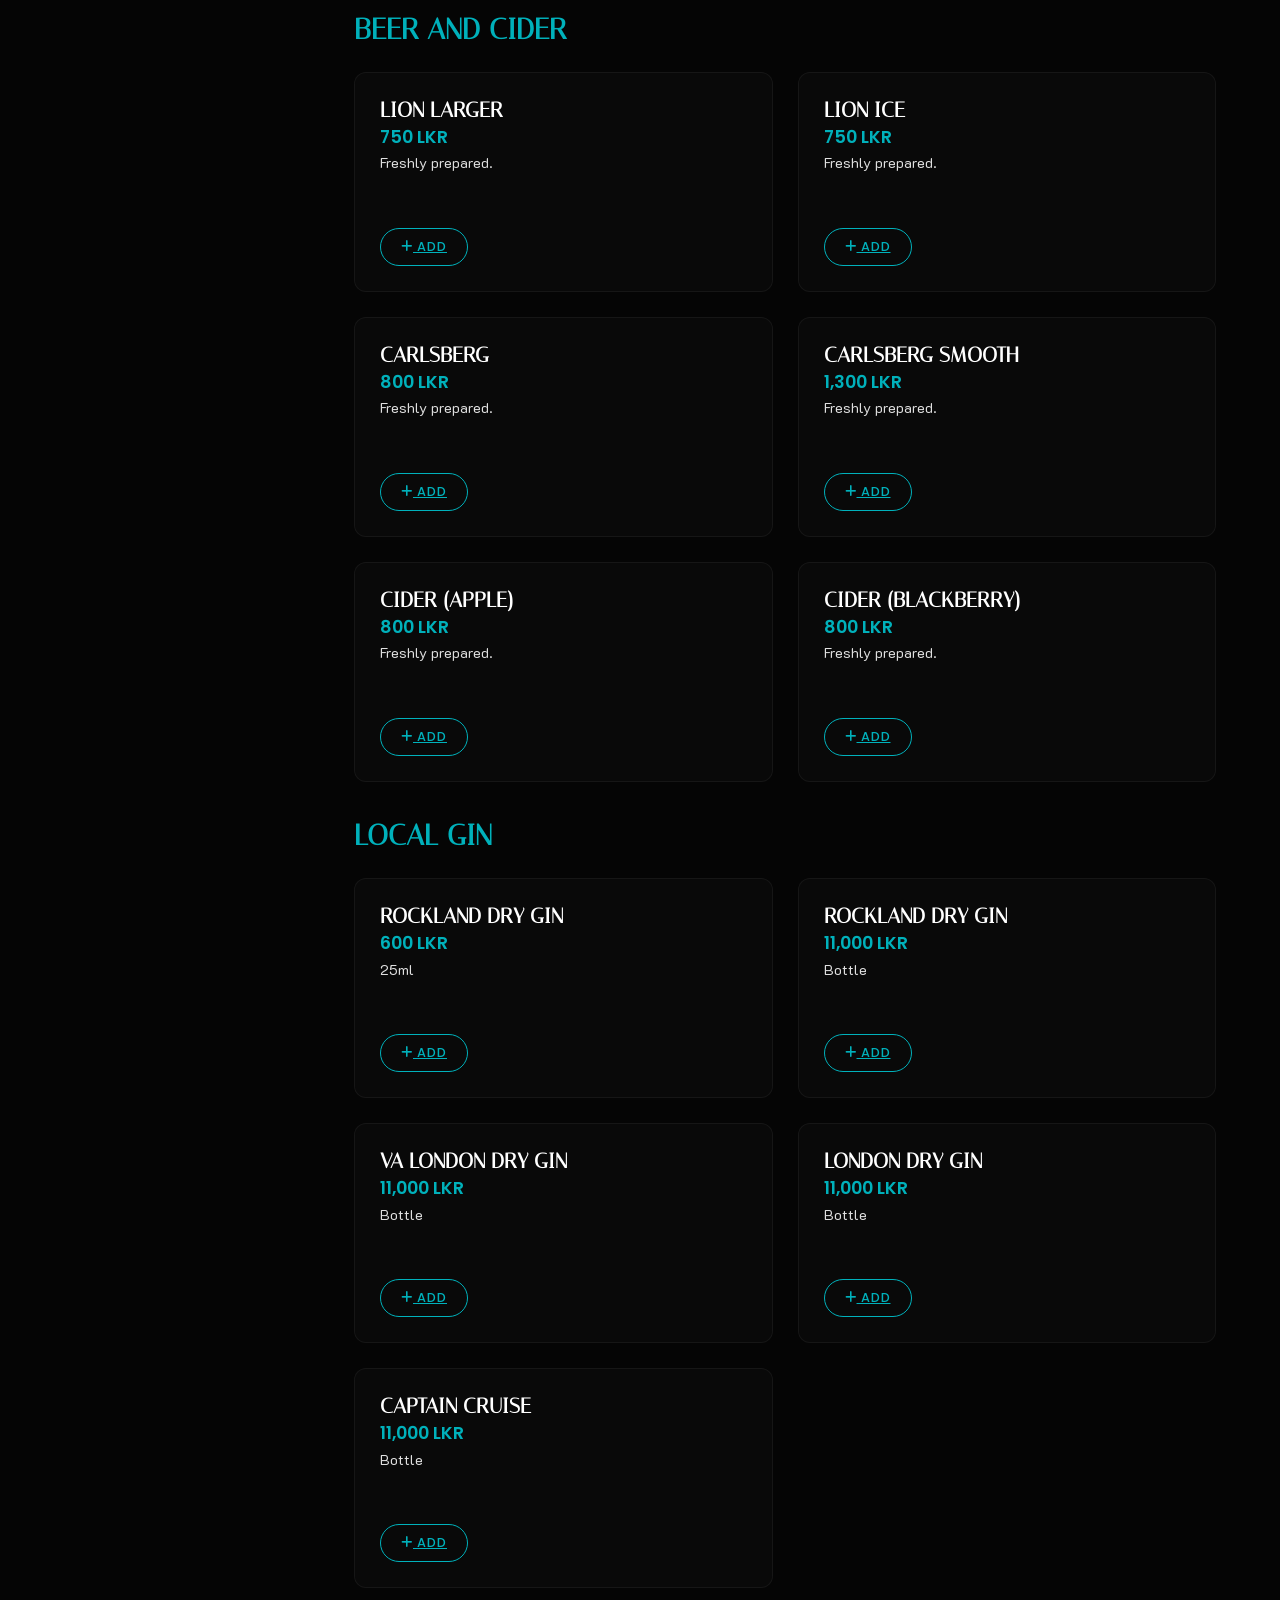
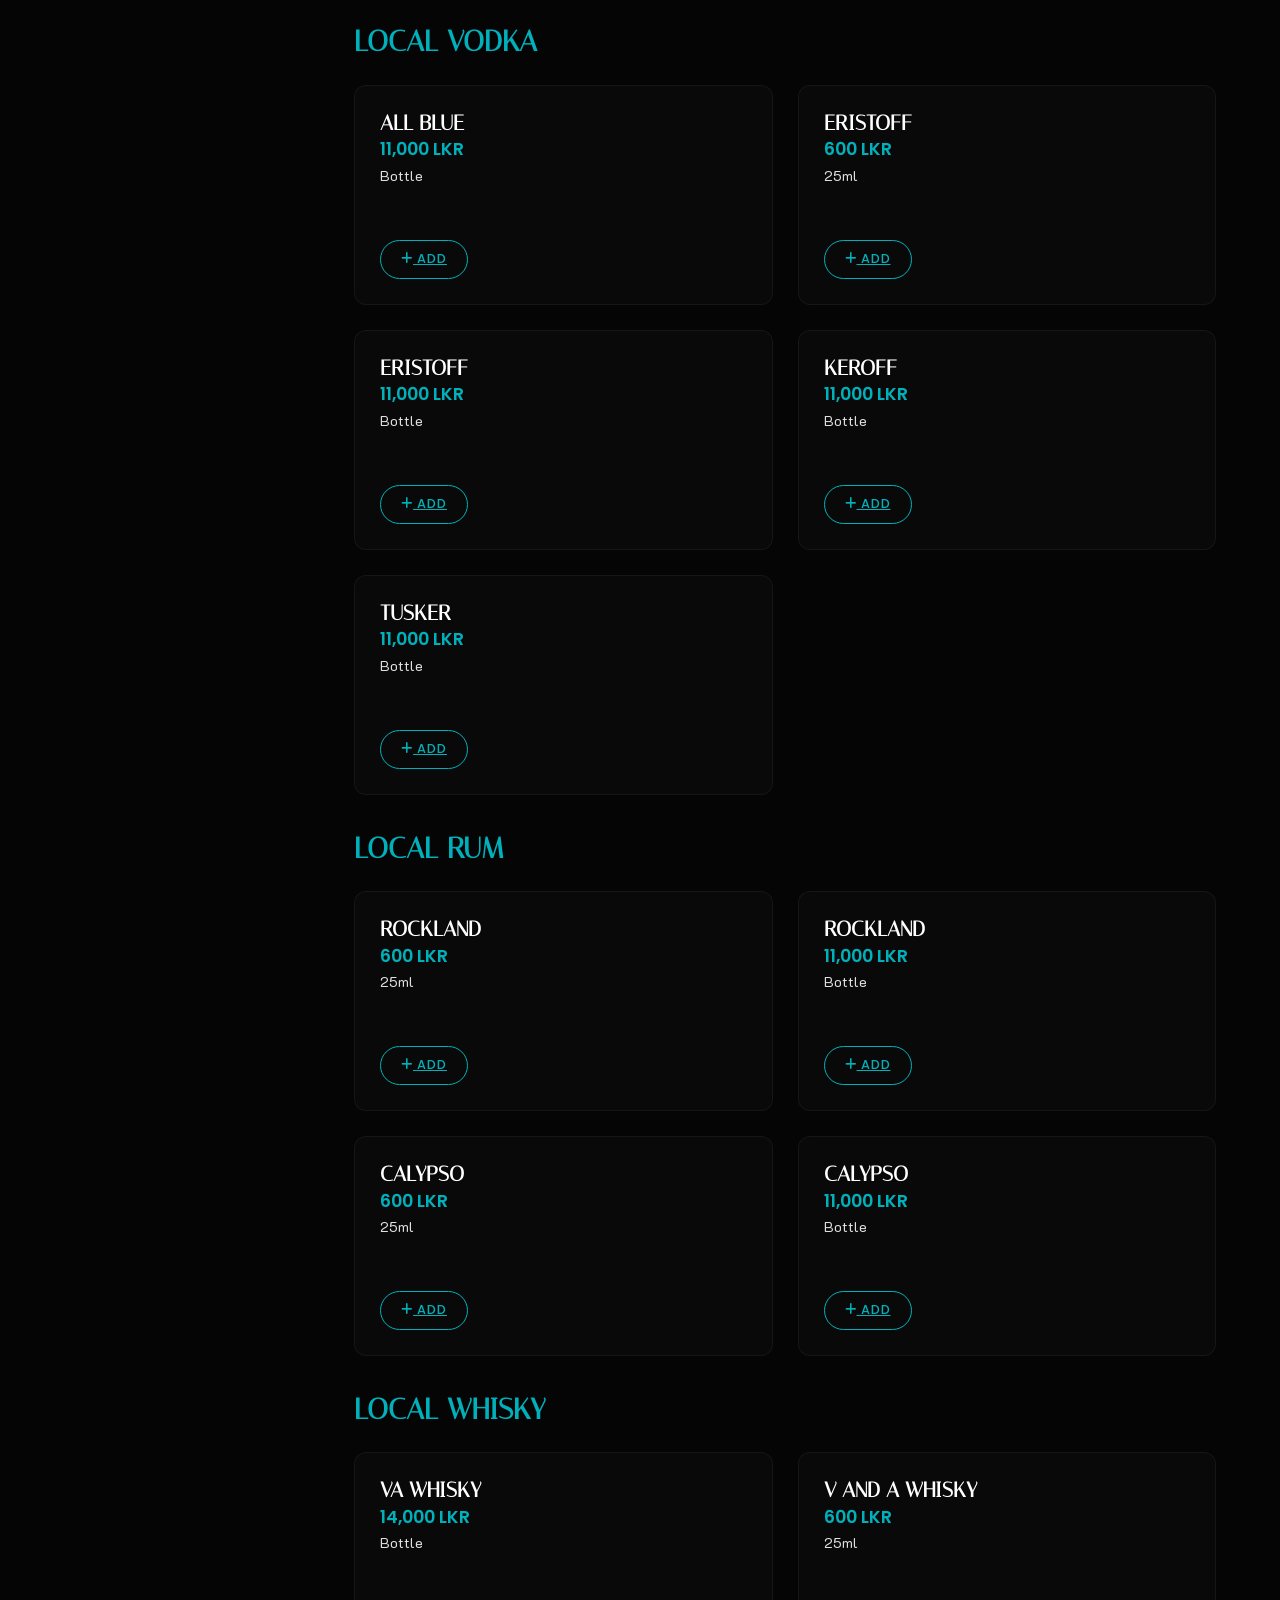
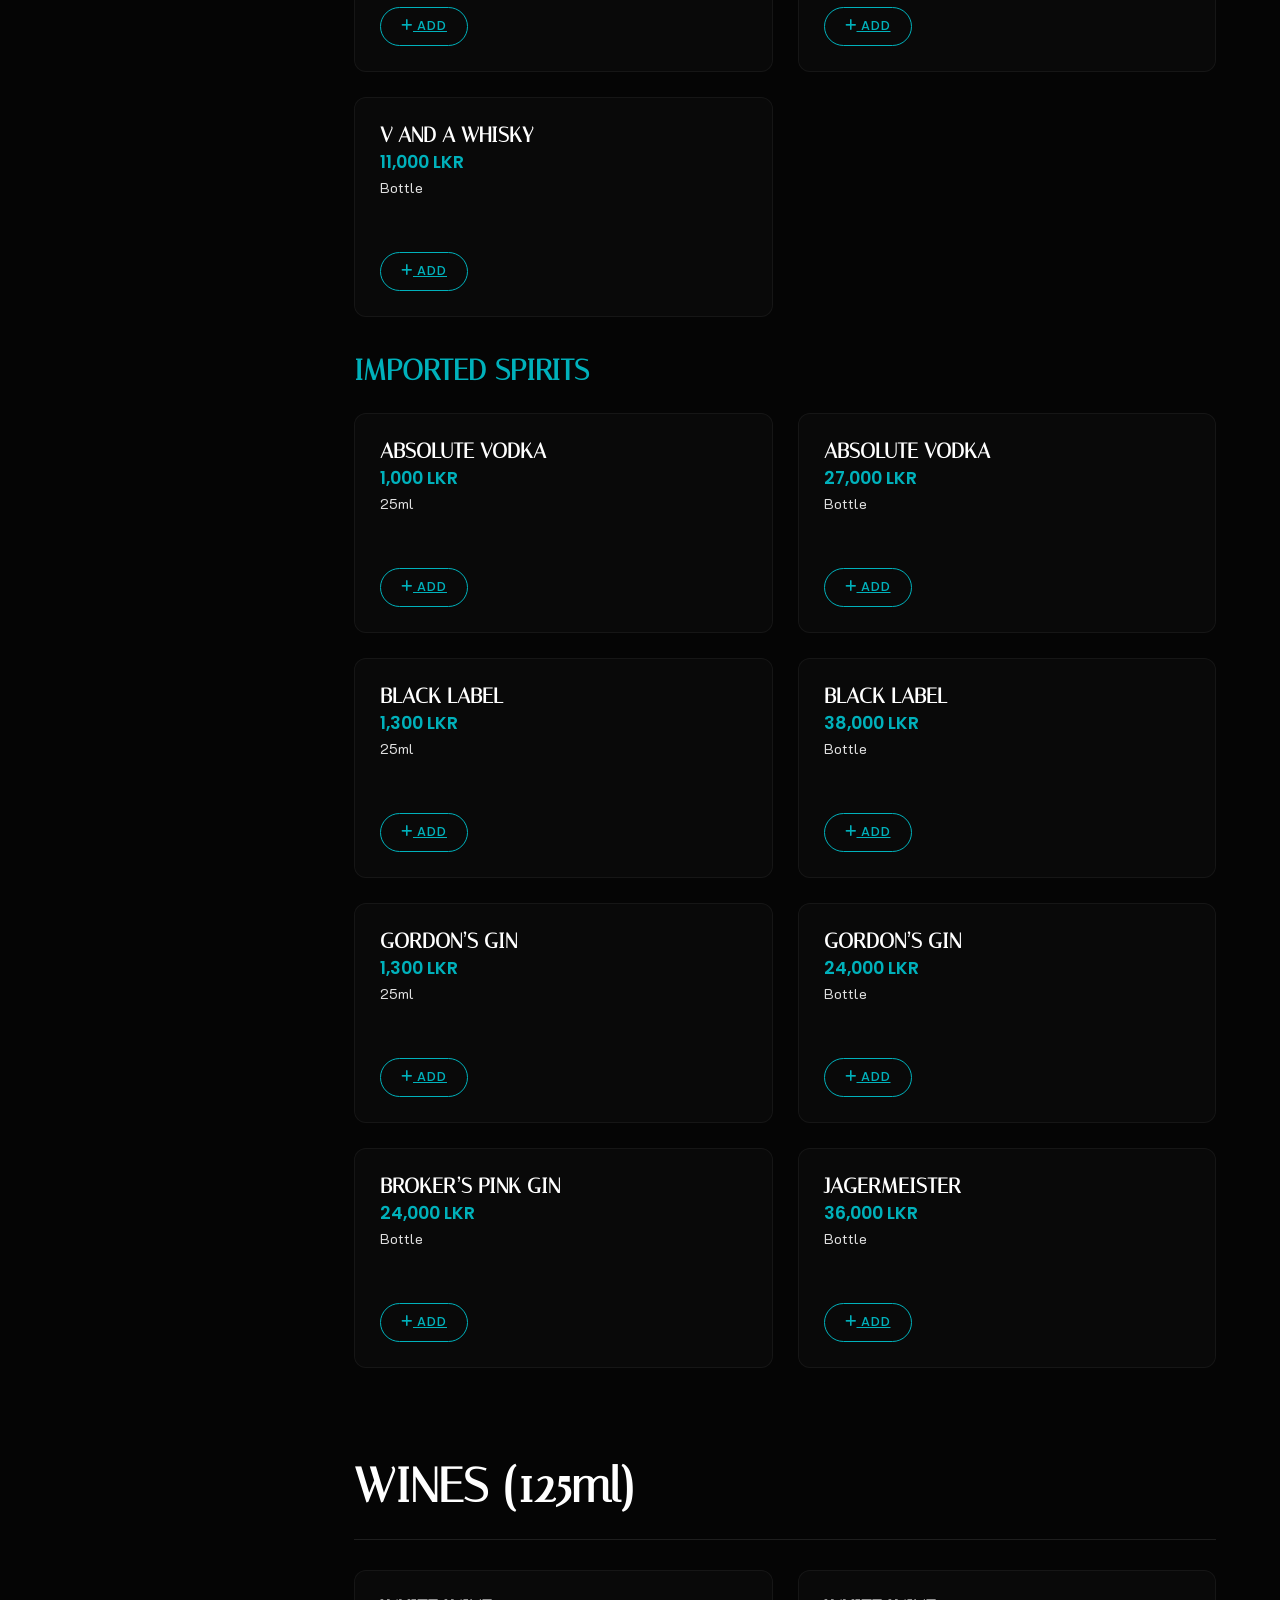
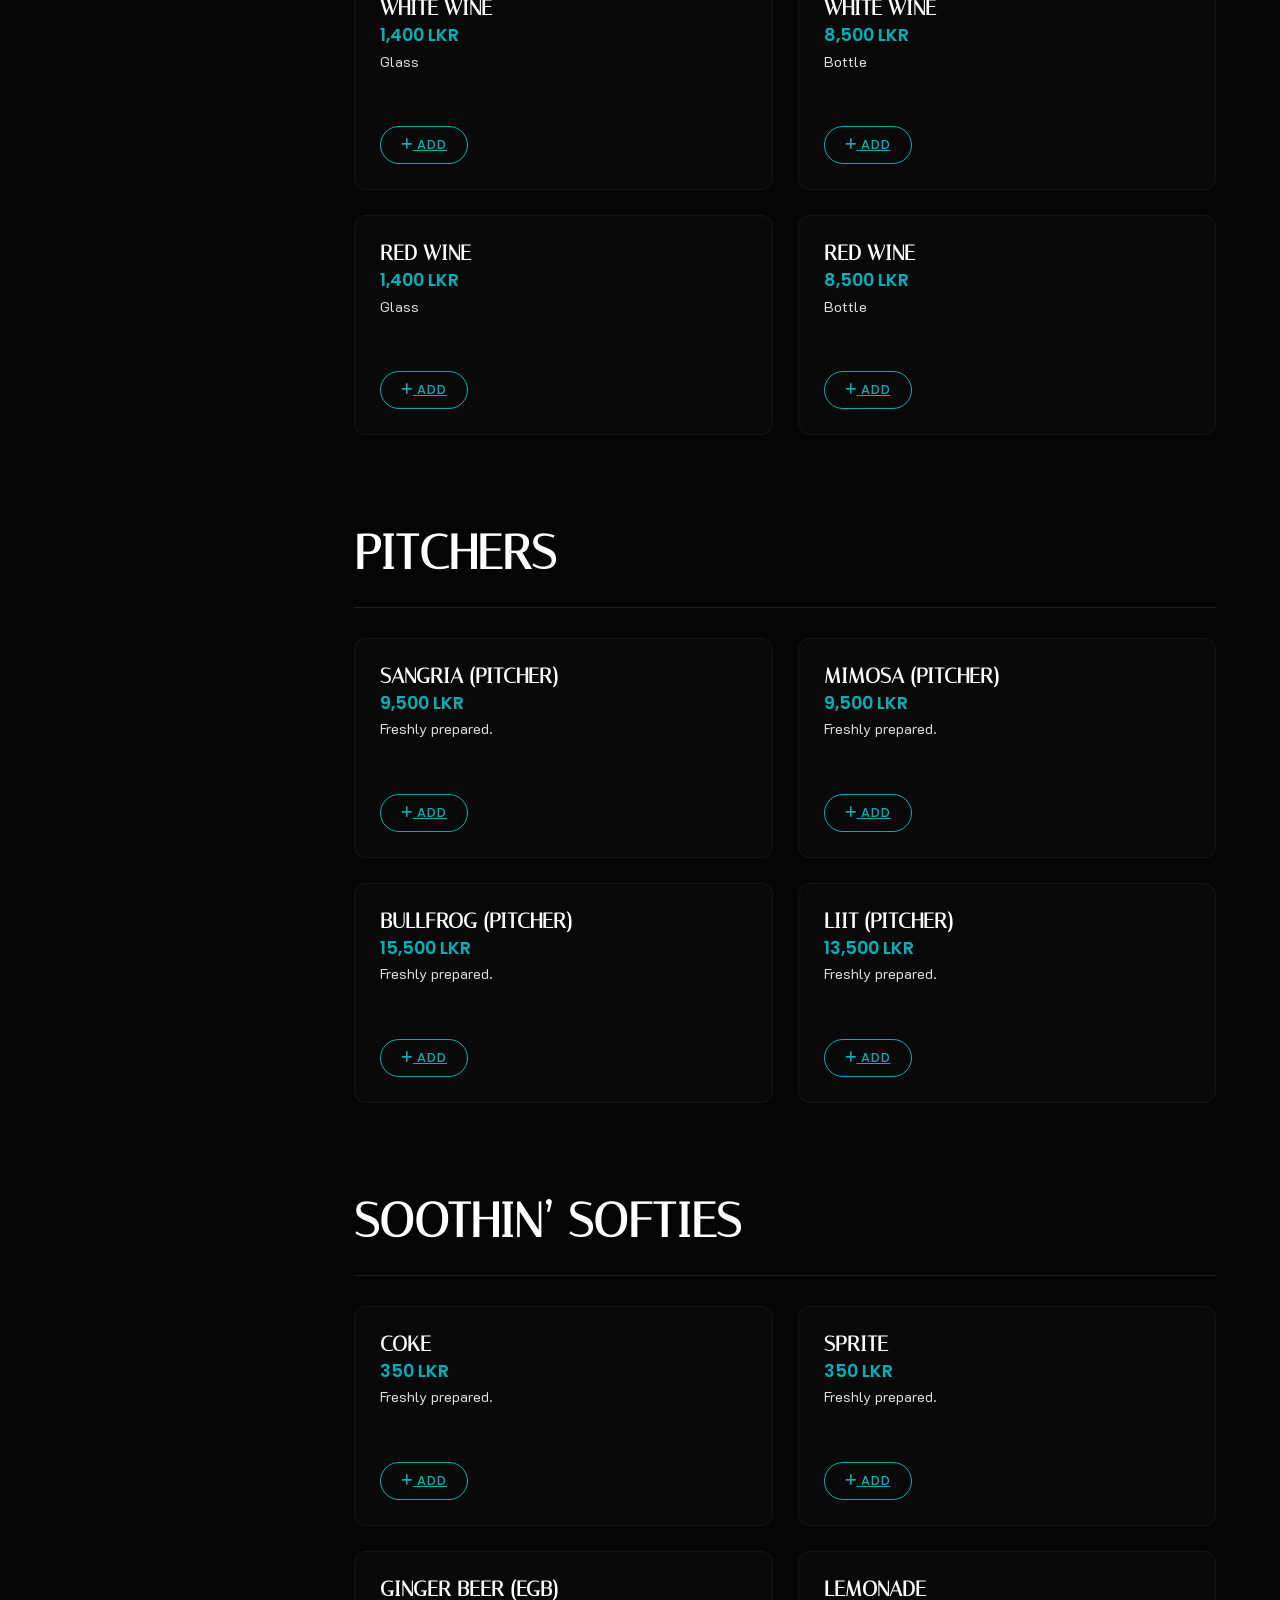
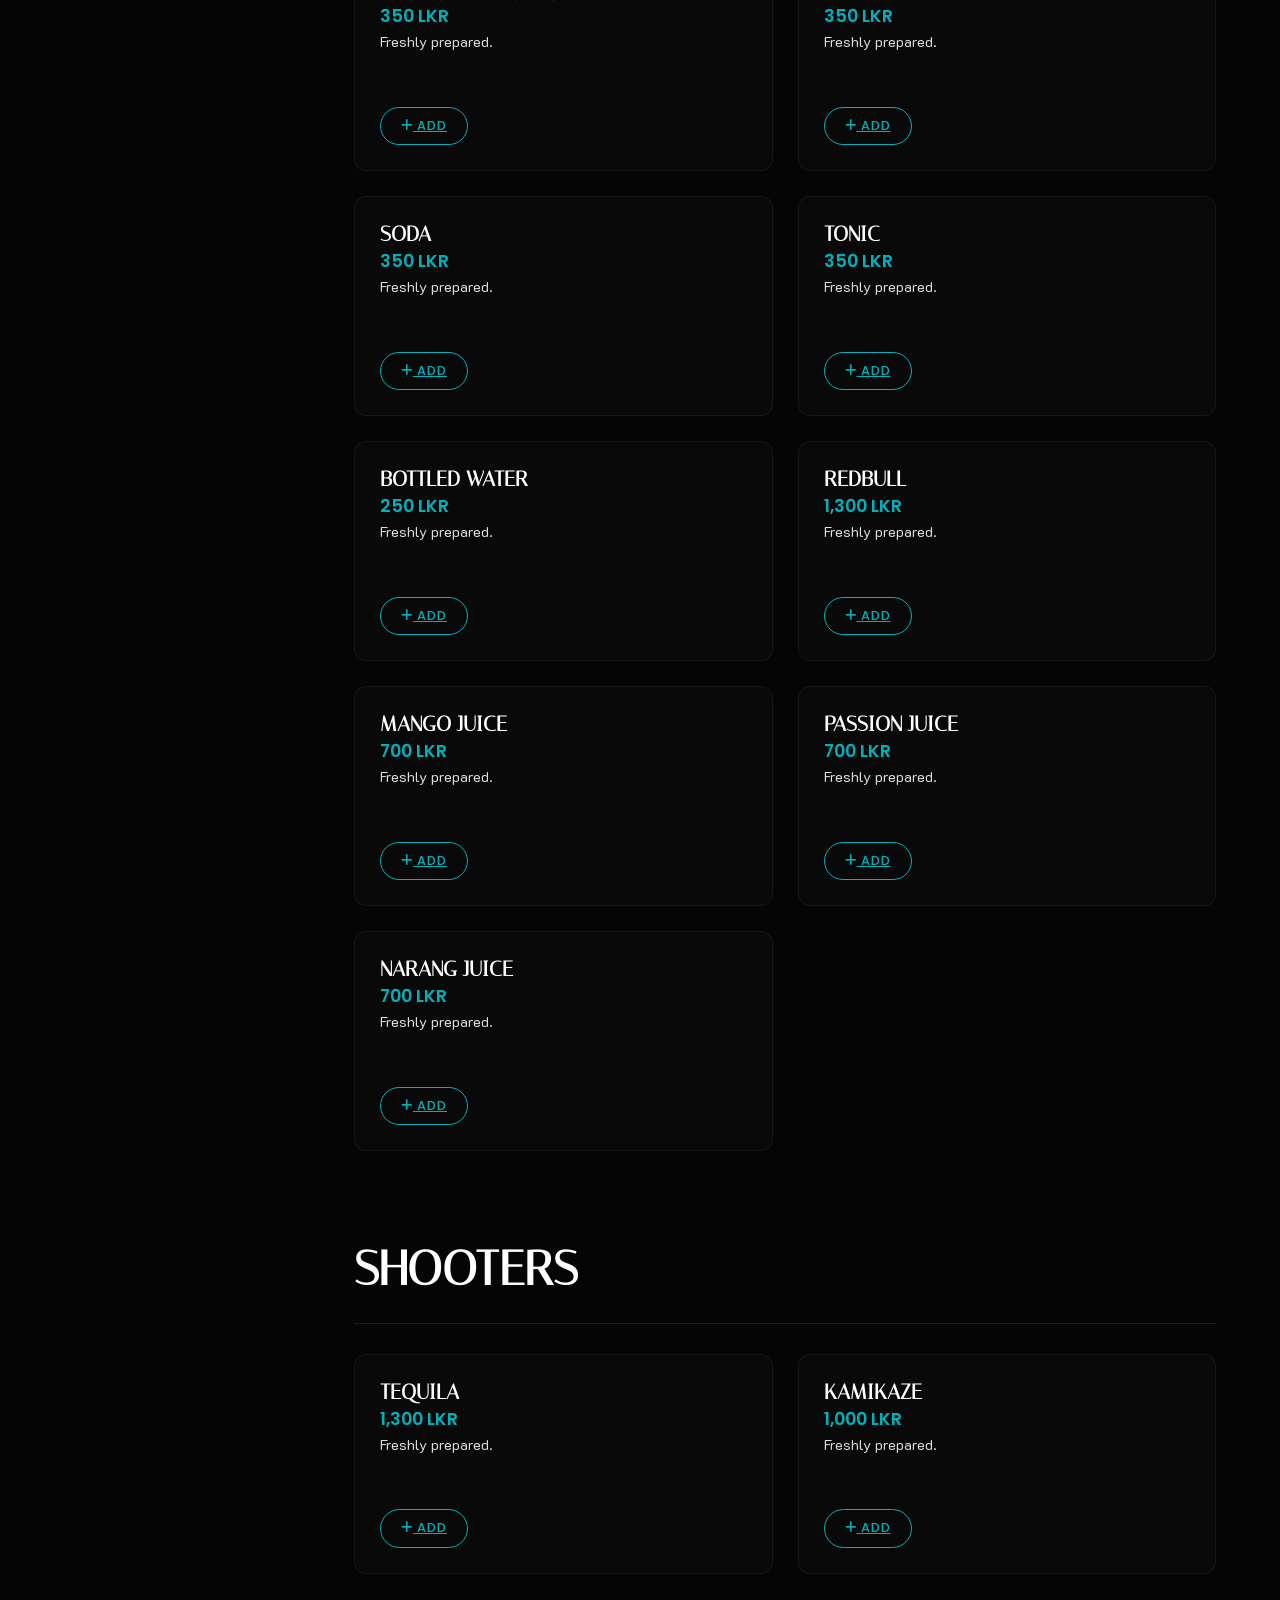
==== commit 80d9affa: "menu page changes" ====
--- a/menupage.html
+++ b/menupage.html
@@ -7,7 +7,8 @@
     <title>Menu | The Traveling Bruncher</title>
 
     <link rel="preconnect" href="https://fonts.googleapis.com">
-    <link href="https://fonts.googleapis.com/css2?family=Italiana&family=K2D:wght@200;400;600&display=swap"
+    <link
+        href="https://fonts.googleapis.com/css2?family=Italiana&family=K2D:wght@200;400;600&family=Poppins:wght@300;400;500;600&display=swap"
         rel="stylesheet">
     <link rel="stylesheet" href="https://cdnjs.cloudflare.com/ajax/libs/font-awesome/6.7.2/css/all.min.css">
 
@@ -29,23 +30,26 @@
             <a href="Webtech.html" class="logo">
                 <img src="Layer4.png" alt="TTB Logo">
             </a>
-            <div class="hamburger" onclick="toggleMenu()">
-                <div class="line"></div>
-                <div class="line"></div>
-            </div>
+
             <ul class="nav-links">
                 <li><a href="Webtech.html">Home</a></li>
-                <li><a href="menupage.html" class="active">Menu</a></li>
-                <li><a href="Webtech.html">The Vibe</a></li>
-                <li><a href="Webtech.html">Find Us</a></li>
-                <li><a href="Orderpage.html" class="btn-order">Order Now</a></li>
+                <li><a href="#location">Find Us</a></li>
+
+                <li>
+                    <a href="#" onclick="toggleCart()" class="cart-icon-btn">
+                        <i class="fa-solid fa-cart-shopping"></i>
+                        <span id="cart-count">0</span>
+                    </a>
+                </li>
+
+                <li><a href="checkout.html" class="btn-order">Proceed to Checkout</a></li>
             </ul>
         </div>
     </nav>
 
     <header class="page-header">
-        <h1 class="main-title">Our Menu</h1>
-        <p class="subtitle">A Culinary Journey</p>
+        <h1 class="main-title">Order Now</h1>
+        <p class="subtitle">Fresh • Bold • Delicious</p>
     </header>
 
     <div class="menu-layout container">
@@ -58,15 +62,34 @@
         </main>
     </div>
 
+    <div id="cart-modal" class="cart-modal-overlay">
+        <div class="cart-modal-content">
+            <div class="cart-header">
+                <h2>Your Cart</h2>
+                <span class="close-cart" onclick="toggleCart()">&times;</span>
+            </div>
+
+            <ul id="cart-items-list">
+                <p class="empty-msg">Your cart is empty.</p>
+            </ul>
+
+            <div class="cart-footer-area">
+                <div class="cart-total">
+                    <span>Total:</span>
+                    <span id="cart-total-price">0 LKR</span>
+                </div>
+                <a href="checkout.html" class="btn-checkout-modal">Checkout</a>
+            </div>
+        </div>
+    </div>
+
+    <div id="toast">Item added to cart!</div>
+
     <footer id="location">
         <div class="container grid-footer">
             <div class="footer-info">
                 <h3>Visit Us</h3>
                 <p>6/46 Green Lanka Towers,<br>Nawam Mawatha, Colombo</p>
-                <div class="socials">
-                    <a href="#"><i class="fab fa-instagram"></i></a>
-                    <a href="#"><i class="fab fa-facebook"></i></a>
-                </div>
             </div>
             <div class="copyright">
                 <p>© 2025 The Traveling Bruncher.</p>
@@ -74,8 +97,8 @@
         </div>
     </footer>
 
-    <script src="script.js"></script>
     <script src="loadmenu.js"></script>
+    <script src="menu.js"></script>
 </body>
 
 </html>
--- a/Home.css
+++ b/Home.css
@@ -1,20 +1,23 @@
 /* =========================================
-   1. VARIABLES & RESET
+   1. VARIABLES & RESET (UPDATED THEME)
    ========================================= */
 :root {
-    --bg-color: #0a0a0a;
-    /* Deep Black Background */
+    --bg-color: #050505;
+    /* True Black */
     --text-primary: #ffffff;
-    /* White Text */
-    --text-secondary: #b3b3b3;
-    /* Grey Text */
-    --accent: #F07762;
-    /* Salmon Brand Color */
-    --accent-glow: rgba(240, 119, 98, 0.4);
-    /* Glow Effect */
+    /* Pure White */
+    --text-secondary: #e0e0e0;
+    /* Light Silver for readability */
+
+    /* YOUR NEW LOGO COLOR */
+    --accent: #00b1bb;
+
+    /* Calculated Glow (RGB: 0, 177, 187) */
+    --accent-glow: rgba(0, 177, 187, 0.5);
+
     --font-head: 'Italiana', serif;
     --font-body: 'K2D', sans-serif;
-    --transition: all 0.6s cubic-bezier(0.22, 1, 0.36, 1);
+    --transition: all 0.5s cubic-bezier(0.22, 1, 0.36, 1);
 }
 
 * {
@@ -74,7 +77,7 @@
 
 @keyframes load {
     to {
-        width: 150px;
+        width: 600px;
     }
 }
 
--- a/menupage.css
+++ b/menupage.css
@@ -0,0 +1,471 @@
+/* Import Poppins Font */
+@import url('https://fonts.googleapis.com/css2?family=Poppins:wght@300;400;500;600&display=swap');
+
+/* --- VARIABLES --- */
+:root {
+    --bg-color: #050505;
+    --text-primary: #ffffff;
+    --text-secondary: #e0e0e0;
+    --accent: #00b1bb;
+    --accent-glow: rgba(0, 177, 187, 0.5);
+    --font-head: 'Italiana', serif;
+    --font-body: 'K2D', sans-serif;
+    --font-ui: 'Poppins', sans-serif;
+}
+
+body {
+    background-color: var(--bg-color);
+    color: var(--text-primary);
+    font-family: var(--font-body);
+}
+
+/* --- HEADER --- */
+.page-header {
+    padding: 140px 5% 40px;
+    text-align: center;
+    background: linear-gradient(to bottom, #0f0f0f, var(--bg-color));
+}
+
+.page-header .main-title {
+    font-family: var(--font-head);
+    font-size: 4rem;
+    margin-bottom: 10px;
+    text-shadow: 0 0 20px var(--accent-glow);
+}
+
+.page-header .subtitle {
+    color: var(--accent);
+    letter-spacing: 3px;
+    text-transform: uppercase;
+}
+
+/* --- CART ICON IN NAV --- */
+.cart-icon-btn {
+    position: relative;
+    font-size: 1.2rem;
+    color: var(--text-primary);
+    margin-right: 15px;
+}
+
+#cart-count {
+    position: absolute;
+    top: -8px;
+    right: -10px;
+    background-color: #ff3b30;
+    color: white;
+    font-size: 0.7rem;
+    font-family: var(--font-ui);
+    font-weight: bold;
+    width: 18px;
+    height: 18px;
+    border-radius: 50%;
+    display: flex;
+    align-items: center;
+    justify-content: center;
+}
+
+/* --- LAYOUT --- */
+.menu-layout {
+    display: grid;
+    grid-template-columns: 240px 1fr;
+    gap: 50px;
+    padding: 20px 5% 100px;
+    align-items: start;
+    max-width: 1600px;
+    margin: 0 auto;
+}
+
+/* --- SIDEBAR --- */
+.menu-sidebar {
+    position: sticky;
+    top: 100px;
+    padding: 15px;
+    background: rgba(255, 255, 255, 0.02);
+    border: 1px solid rgba(255, 255, 255, 0.05);
+    border-radius: 12px;
+    backdrop-filter: blur(10px);
+    max-height: calc(100vh - 120px);
+    overflow-y: auto;
+}
+
+.menu-sidebar::-webkit-scrollbar {
+    width: 4px;
+}
+
+.menu-sidebar::-webkit-scrollbar-thumb {
+    background: #333;
+    border-radius: 10px;
+}
+
+.menu-sidebar ul {
+    list-style: none;
+}
+
+.menu-sidebar li {
+    margin-bottom: 4px;
+}
+
+.menu-sidebar a {
+    text-decoration: none;
+    color: var(--text-secondary);
+    font-family: var(--font-ui);
+    font-size: 0.85rem;
+    font-weight: 400;
+    text-transform: uppercase;
+    letter-spacing: 1px;
+    display: block;
+    padding: 10px 15px;
+    border-radius: 6px;
+    border-left: 2px solid transparent;
+    transition: 0.2s;
+}
+
+.menu-sidebar a:hover,
+.menu-sidebar a.active {
+    color: #fff;
+    background: linear-gradient(90deg, rgba(0, 177, 187, 0.1), transparent);
+    border-left: 2px solid var(--accent);
+    padding-left: 20px;
+}
+
+/* --- MENU SECTIONS --- */
+.menu-section {
+    margin-bottom: 80px;
+    scroll-margin-top: 110px;
+}
+
+.category-title {
+    font-family: var(--font-head);
+    font-size: 3rem;
+    color: var(--text-primary);
+    margin-bottom: 30px;
+    padding-bottom: 15px;
+    border-bottom: 1px solid rgba(255, 255, 255, 0.1);
+}
+
+.subcategory-title {
+    font-family: var(--font-head);
+    font-size: 1.8rem;
+    color: var(--accent);
+    margin: 30px 0 20px;
+}
+
+/* --- MENU GRID & CARDS --- */
+.menu-grid {
+    display: grid;
+    grid-template-columns: repeat(auto-fill, minmax(280px, 1fr));
+    gap: 25px;
+}
+
+.menu-card {
+    background: rgba(255, 255, 255, 0.02);
+    border: 1px solid rgba(255, 255, 255, 0.05);
+    border-radius: 12px;
+    padding: 25px;
+    display: flex;
+    flex-direction: column;
+    justify-content: space-between;
+    min-height: 220px;
+    position: relative;
+    overflow: hidden;
+    transition: 0.3s;
+}
+
+.menu-card:hover {
+    transform: translateY(-5px);
+    border-color: var(--accent);
+    background: rgba(255, 255, 255, 0.04);
+    box-shadow: 0 10px 30px rgba(0, 0, 0, 0.5);
+}
+
+.menu-card::before {
+    content: '';
+    position: absolute;
+    top: 0;
+    left: 0;
+    width: 100%;
+    height: 100%;
+    background: radial-gradient(circle at top right, var(--accent-glow), transparent 70%);
+    opacity: 0;
+    transition: 0.4s;
+    z-index: -1;
+}
+
+.menu-card:hover::before {
+    opacity: 0.2;
+}
+
+.item-name {
+    font-family: var(--font-head);
+    font-size: 1.3rem;
+    line-height: 1.2;
+    color: var(--text-primary);
+}
+
+.item-price {
+    font-family: var(--font-ui);
+    font-weight: 600;
+    color: var(--accent);
+    font-size: 1.1rem;
+}
+
+.item-desc {
+    color: var(--text-secondary);
+    font-size: 0.9rem;
+    margin-bottom: 20px;
+    flex-grow: 1;
+}
+
+.btn-add {
+    background: transparent;
+    border: 1px solid var(--accent);
+    color: var(--accent);
+    padding: 8px 20px;
+    border-radius: 50px;
+    cursor: pointer;
+    transition: 0.3s;
+    font-size: 0.8rem;
+    text-transform: uppercase;
+    letter-spacing: 1px;
+    font-family: var(--font-ui);
+    font-weight: 500;
+    display: inline-block;
+}
+
+.btn-add:hover {
+    background: var(--accent);
+    color: #000;
+    box-shadow: 0 0 15px var(--accent-glow);
+}
+
+/* --- TOAST NOTIFICATION --- */
+#toast {
+    visibility: hidden;
+    min-width: 250px;
+    background-color: var(--accent);
+    color: #000;
+    text-align: center;
+    border-radius: 50px;
+    padding: 16px;
+    position: fixed;
+    z-index: 2000;
+    bottom: 30px;
+    right: 30px;
+    font-family: var(--font-ui);
+    font-weight: 600;
+    box-shadow: 0 5px 15px rgba(0, 0, 0, 0.3);
+}
+
+#toast.show {
+    visibility: visible;
+    animation: fadein 0.5s, fadeout 0.5s 2.5s;
+}
+
+@keyframes fadein {
+    from {
+        bottom: 0;
+        opacity: 0;
+    }
+
+    to {
+        bottom: 30px;
+        opacity: 1;
+    }
+}
+
+@keyframes fadeout {
+    from {
+        bottom: 30px;
+        opacity: 1;
+    }
+
+    to {
+        bottom: 0;
+        opacity: 0;
+    }
+}
+
+/* --- CART MODAL --- */
+.cart-modal-overlay {
+    display: none;
+    position: fixed;
+    z-index: 2000;
+    left: 0;
+    top: 0;
+    width: 100%;
+    height: 100%;
+    background-color: rgba(0, 0, 0, 0.8);
+    backdrop-filter: blur(5px);
+}
+
+.cart-modal-content {
+    background-color: #111;
+    margin: 5% auto;
+    padding: 0;
+    border: 1px solid var(--accent);
+    border-radius: 15px;
+    width: 90%;
+    max-width: 500px;
+    box-shadow: 0 0 50px var(--accent-glow);
+    animation: slideDown 0.3s ease;
+}
+
+@keyframes slideDown {
+    from {
+        transform: translateY(-50px);
+        opacity: 0;
+    }
+
+    to {
+        transform: translateY(0);
+        opacity: 1;
+    }
+}
+
+.cart-header {
+    background: rgba(255, 255, 255, 0.05);
+    padding: 20px;
+    display: flex;
+    justify-content: space-between;
+    align-items: center;
+    border-bottom: 1px solid #333;
+}
+
+.cart-header h2 {
+    font-family: var(--font-head);
+    margin: 0;
+}
+
+.close-cart {
+    font-size: 28px;
+    cursor: pointer;
+    color: var(--text-secondary);
+}
+
+.close-cart:hover {
+    color: var(--accent);
+}
+
+#cart-items-list {
+    list-style: none;
+    padding: 20px;
+    max-height: 400px;
+    overflow-y: auto;
+}
+
+.cart-item {
+    display: flex;
+    justify-content: space-between;
+    align-items: center;
+    padding: 10px;
+    border-bottom: 1px solid #222;
+    margin-bottom: 10px;
+}
+
+.cart-item-info h4 {
+    margin: 0;
+    font-family: var(--font-ui);
+    font-size: 1rem;
+}
+
+.cart-item-info span {
+    color: var(--accent);
+    font-size: 0.9rem;
+}
+
+.cart-controls {
+    display: flex;
+    align-items: center;
+    gap: 10px;
+}
+
+.cart-btn {
+    background: #222;
+    border: 1px solid #444;
+    color: white;
+    width: 25px;
+    height: 25px;
+    border-radius: 5px;
+    cursor: pointer;
+}
+
+.cart-btn:hover {
+    background: var(--accent);
+    color: black;
+    border-color: var(--accent);
+}
+
+.btn-delete {
+    color: #ff3b30;
+    background: none;
+    border: none;
+    font-size: 1rem;
+    cursor: pointer;
+}
+
+.cart-footer-area {
+    padding: 20px;
+    background: rgba(255, 255, 255, 0.05);
+}
+
+.cart-total {
+    display: flex;
+    justify-content: space-between;
+    font-size: 1.2rem;
+    font-family: var(--font-ui);
+    font-weight: bold;
+    margin-bottom: 15px;
+}
+
+.btn-checkout-modal {
+    display: block;
+    width: 100%;
+    text-align: center;
+    background: var(--accent);
+    color: black;
+    padding: 12px;
+    border-radius: 8px;
+    text-decoration: none;
+    font-weight: bold;
+    font-family: var(--font-ui);
+    transition: 0.3s;
+}
+
+.btn-checkout-modal:hover {
+    background: white;
+}
+
+/* --- RESPONSIVE --- */
+@media (max-width: 968px) {
+    .menu-layout {
+        grid-template-columns: 1fr;
+        gap: 30px;
+    }
+
+    .menu-sidebar {
+        position: sticky;
+        top: 80px;
+        z-index: 90;
+        max-height: none;
+        overflow-y: hidden;
+        background: #000;
+        border: none;
+    }
+
+    .menu-sidebar ul {
+        display: flex;
+        overflow-x: auto;
+        gap: 10px;
+        padding-bottom: 5px;
+    }
+
+    .menu-sidebar a {
+        white-space: nowrap;
+        background: #222;
+        border: 1px solid #333;
+    }
+
+    .page-header .main-title {
+        font-size: 3rem;
+    }
+}
